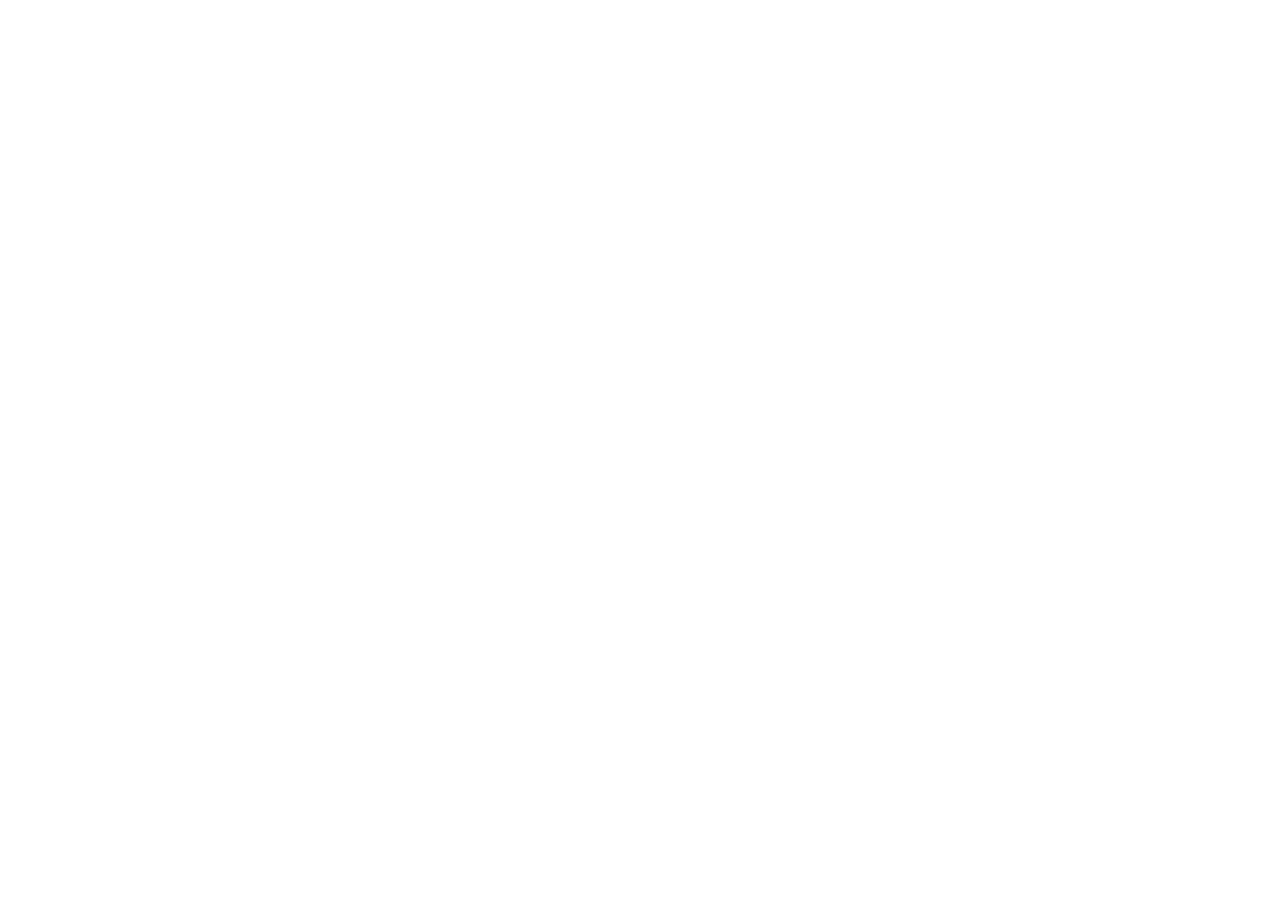
==== index.html @ 7f763eee "Imprint: add VAT ID" ====
<!DOCTYPE html>
<html lang="de">
<head>
  <meta charset="UTF-8" />
  <meta name="viewport" content="width=device-width, initial-scale=1.0" />
  <meta name="description" content="Moritz Hofmann, E-Commerce Manager aus Münster. Ich baue und betreibe Onlineshops für Händler, Hersteller und Creator, bezahlt über einen Anteil am Onlineumsatz." />
  <title>Moritz Hofmann</title>
  <link rel="preconnect" href="https://fonts.googleapis.com" />
  <link rel="preconnect" href="https://fonts.gstatic.com" crossorigin />
  <link href="https://fonts.googleapis.com/css2?family=Cormorant+Garamond:wght@400;500&family=DM+Sans:wght@300;400;500&display=swap" rel="stylesheet" />
  <link rel="stylesheet" href="style.css" />
  <script>
    (function () {
      var h = window.location.hostname;
      if (h !== 'hofmannmoritz.com' && h !== 'localhost' && h.indexOf('github.io') === -1) {
        window.location.replace('https://hofmannmoritz.com' + window.location.pathname);
      }
    })();
  </script>
</head>
<body>
  <main>

    <header>
      <img src="assets/moritz.jpg" alt="Moritz Hofmann" class="profile-photo" />
      <div class="header-text">
        <h1>Moritz Hofmann</h1>
        <p class="tagline">E-Commerce Manager &mdash; Münster</p>
        <p class="header-phone"><a href="tel:+491755508362">0175 5508362</a> <span class="phone-hint">Anruf oder SMS</span></p>
      </div>
    </header>

    <section class="offer">
      <h2>Was ich anbiete</h2>
      <p>Ich baue und betreibe Ihren Onlineshop auf meine Kosten. Sie behalten Ware, Versand und den Kontakt zu Ihren Kunden und stellen das Werbebudget, das ich für Sie steuere. Ich kümmere mich um Shop, Google Shopping, Zahlungsabwicklung und Technik und bekomme dafür einen Anteil am Onlineumsatz, den wir vorher festlegen. Ohne Umsatz zahlen Sie mir nichts.</p>
      <p>Das passt für Händler oder Hersteller mit Stammkunden und ohne Shop, und für Creator, die heute per Direktnachricht verkaufen.</p>
    </section>

    <section class="steps">
      <h2>So läuft es</h2>
      <ol>
        <li><span class="step-title">Gespräch.</span> 20 Minuten am Telefon oder bei Ihnen vor Ort. Wir klären Sortiment, Versand und was Sie sich vom Onlineverkauf erwarten.</li>
        <li><span class="step-title">Test mit Ihren Kunden.</span> Ein kleines Angebot an Ihre bestehenden Kunden, per Mail, Aushang oder Social Media. Wir zählen, wer online bestellt.</li>
        <li><span class="step-title">Der Shop.</span> Erst wenn der Test zeigt, dass gekauft wird, baue ich den vollen Shop und schalte Google Shopping.</li>
      </ol>
    </section>

    <section class="about">
      <h2>Über mich</h2>
      <p>Ich betreibe seit 2008 Onlineshops, erst meinen eigenen, heute einen für meinen Arbeitgeber. Ich kenne die ganze Kette von Produktdaten und Google Shopping bis Zahlung, Versandlabel und Buchhaltung, und das meiste davon erledige ich mit Software, die ich selbst schreibe.</p>
    </section>

    <section class="projects">
      <h2>Bisher</h2>
      <ul>
        <li>
          <span class="project-name">gold4sms.de</span>
          <span class="project-desc">Mein eigener Shop für Gamecards und Gutscheincodes, 2008 bis 2018. Über 80.000 Kunden, 1,5 Mio. Euro Umsatz im besten Jahr, 2018 verkauft.</span>
        </li>
      </ul>
      <figure class="shot">
        <img src="assets/gold4sms-2016.jpg" alt="Startseite von gold4sms.de im Mai 2016" loading="lazy" width="1280" height="800" />
        <figcaption>gold4sms.de, Mai 2016</figcaption>
      </figure>
      <ul>
        <li>
          <a class="project-link" href="https://www.farmula.de" target="_blank" rel="noopener">farmula.de</a>
          <span class="project-desc">Seit 2026 betreue ich diesen WooCommerce-Shop als Angestellter der Farmula GmbH: Sortiment, Google Ads, B2B-Preise, Bestandsabgleich und Bestellabwicklung.</span>
        </li>
      </ul>
      <figure class="shot">
        <img src="assets/farmula-2026.jpg" alt="Startseite von farmula.de im September 2026" loading="lazy" width="1280" height="800" />
        <figcaption>farmula.de, September 2026</figcaption>
      </figure>
      <ul>
        <li>
          <a class="project-link" href="https://www.fastpal.com" target="_blank" rel="noopener">fastpal.com</a>
          <span class="project-desc">Support für Teams, die mit Claude Code arbeiten, in einer gemeinsamen Session.</span>
        </li>
      </ul>
      <p class="project-note">Frühere Experimente: <a href="https://www.wallet2play.de" target="_blank" rel="noopener">wallet2play.de</a>, <a href="https://www.startupdiary.ai" target="_blank" rel="noopener">startupdiary.ai</a>.</p>
    </section>

    <section class="contact">
      <h2>Kontakt</h2>
      <ul>
        <li><a href="tel:+491755508362">0175 5508362</a> <span class="phone-hint">Anruf oder SMS</span></li>
        <li><a href="&#109;&#97;&#105;&#108;&#116;&#111;&#58;&#109;&#101;&#64;&#104;&#111;&#102;&#109;&#97;&#110;&#110;&#109;&#111;&#114;&#105;&#116;&#122;&#46;&#99;&#111;&#109;">&#109;&#101;&#64;&#104;&#111;&#102;&#109;&#97;&#110;&#110;&#109;&#111;&#114;&#105;&#116;&#122;&#46;&#99;&#111;&#109;</a></li>
        <li><a href="https://www.linkedin.com/in/moritzhofmann/" target="_blank" rel="noopener">LinkedIn</a></li>
      </ul>
    </section>

  </main>

  <section class="imprint">
    <h2>Impressum</h2>
    <p>Angaben gemäß § 5 DDG:</p>
    <p>Hofmann GmbH<br />Regerstr. 1<br />48301 Nottuln</p>
    <p>Geschäftsführer: Moritz Hofmann<br />Registergericht: Amtsgericht Coesfeld, HRB 18001<br />USt-IdNr.: DE303275460</p>
    <p>Telefon: 0175 5508362<br />E-Mail: <a href="&#109;&#97;&#105;&#108;&#116;&#111;&#58;&#109;&#101;&#64;&#104;&#111;&#102;&#109;&#97;&#110;&#110;&#109;&#111;&#114;&#105;&#116;&#122;&#46;&#99;&#111;&#109;">&#109;&#101;&#64;&#104;&#111;&#102;&#109;&#97;&#110;&#110;&#109;&#111;&#114;&#105;&#116;&#122;&#46;&#99;&#111;&#109;</a></p>
    <p class="copyright">&copy; 2026 Hofmann GmbH</p>
  </section>
</body>
</html>
---- style.css ----
*, *::before, *::after {
  box-sizing: border-box;
  margin: 0;
  padding: 0;
}

:root {
  --bg: #ffffff;
  --text: #1a1a1a;
  --muted: #666666;
  --border: #e0e0e0;
  --accent: #1a1a1a;
}

html {
  font-size: 19.5px;
}

body {
  background-color: var(--bg);
  color: var(--text);
  font-family: 'DM Sans', 'Segoe UI', system-ui, sans-serif;
  font-weight: 400;
  line-height: 1.7;
  -webkit-font-smoothing: antialiased;
  -moz-osx-font-smoothing: grayscale;
}

/* ─── Layout ──────────────────────────────────────────────────── */

main {
  max-width: 580px;
  margin: 0 auto;
  padding: 88px 28px 6px;
  position: relative;
  z-index: 1;
}

header {
  position: relative;
  z-index: 1;
}


/* ─── Header ──────────────────────────────────────────────────── */

header {
  margin-bottom: 52px;
  animation: fadeUp 0.5s ease both;
  display: flex;
  align-items: center;
  gap: 28px;
}

.profile-photo {
  width: 160px;
  height: 160px;
  border-radius: 50%;
  object-fit: cover;
  object-position: center top;
  flex-shrink: 0;
}

.header-text {
  display: flex;
  flex-direction: column;
}

h1 {
  font-family: 'Cormorant Garamond', 'Georgia', serif;
  font-weight: 400;
  font-size: 2.6rem;
  line-height: 1.1;
  letter-spacing: -0.015em;
  color: var(--text);
  margin-bottom: 10px;
}

.tagline {
  font-size: 0.875rem;
  color: var(--muted);
  letter-spacing: 0.025em;
  font-weight: 400;
}

/* ─── Sections ────────────────────────────────────────────────── */

section {
  margin-bottom: 52px;
  animation: fadeUp 0.5s ease both;
}

section:nth-child(2) { animation-delay: 0.08s; }
section:nth-child(3) { animation-delay: 0.16s; }
section:nth-child(4) { animation-delay: 0.24s; }
section:nth-child(5) { animation-delay: 0.32s; }
section:nth-child(6) { animation-delay: 0.40s; }

h2 {
  font-family: 'DM Sans', system-ui, sans-serif;
  font-size: 0.65rem;
  font-weight: 500;
  text-transform: uppercase;
  letter-spacing: 0.14em;
  color: var(--muted);
  margin-bottom: 22px;
}

/* ─── About ───────────────────────────────────────────────────── */

.about p {
  font-size: 1.05rem;
  line-height: 1.8;
  color: var(--text);
  max-width: 460px;
  margin-bottom: 12px;
}

.about p:last-child {
  margin-bottom: 0;
}

.about a {
  color: var(--text);
  text-decoration: underline;
  text-underline-offset: 3px;
}

/* ─── Offer ───────────────────────────────────────────────────── */

.offer p {
  font-size: 1.05rem;
  line-height: 1.8;
  color: var(--text);
  max-width: 460px;
  margin-bottom: 12px;
}

.offer p:last-child {
  margin-bottom: 0;
}

.project-note {
  margin-top: 14px;
  font-size: 0.82rem;
  color: var(--muted);
}

.project-note a {
  color: var(--muted);
  text-decoration: underline;
  text-underline-offset: 3px;
}

/* ─── Projects ────────────────────────────────────────────────── */

.projects ul {
  list-style: none;
}

.projects li {
  display: flex;
  align-items: baseline;
  gap: 14px;
  padding: 14px 0;
  border-bottom: 1px solid var(--border);
}

.projects li:first-child {
  border-top: 1px solid var(--border);
}

.project-link,
.project-name {
  font-size: 0.95rem;
  font-weight: 500;
  color: var(--text);
  text-decoration: none;
  white-space: nowrap;
  flex-shrink: 0;
}

.project-link {
  border-bottom: 1px solid transparent;
  transition: border-color 0.2s ease, color 0.2s ease;
}

.project-link:hover {
  border-bottom-color: var(--text);
}

.project-desc {
  font-size: 0.875rem;
  color: var(--muted);
  line-height: 1.5;
}

.wip {
  display: inline-block;
  font-size: 0.68rem;
  font-weight: 500;
  letter-spacing: 0.06em;
  text-transform: uppercase;
  color: var(--muted);
  border: 1px solid var(--border);
  padding: 2px 8px;
  border-radius: 20px;
  margin-left: 6px;
  vertical-align: middle;
  white-space: nowrap;
}


/* ─── Header phone ────────────────────────────────────────────── */

.header-phone {
  margin-top: 8px;
  font-size: 0.875rem;
}

.header-phone a {
  color: var(--text);
  text-decoration: none;
  border-bottom: 1px solid var(--border);
}

/* ─── Phone hint ─────────────────────────────────────────────── */

.phone-hint {
  margin-left: 8px;
  font-size: 0.75rem;
  color: var(--muted);
}

/* ─── Steps ───────────────────────────────────────────────────── */

.steps ol {
  list-style: none;
  counter-reset: step;
}

.steps li {
  counter-increment: step;
  position: relative;
  padding: 12px 0 12px 40px;
  border-bottom: 1px solid var(--border);
  font-size: 0.95rem;
  line-height: 1.6;
  color: var(--text);
}

.steps li:first-child {
  border-top: 1px solid var(--border);
}

.steps li::before {
  content: counter(step);
  position: absolute;
  left: 0;
  top: 12px;
  font-family: 'Cormorant Garamond', 'Georgia', serif;
  font-size: 1.4rem;
  line-height: 1.1;
  color: var(--muted);
}

.step-title {
  font-weight: 500;
}

/* ─── Screenshots ─────────────────────────────────────────────── */

.shot {
  margin: 14px 0 22px;
}

.shot img {
  display: block;
  width: 100%;
  height: auto;
  border: 1px solid var(--border);
  border-radius: 4px;
}

.shot figcaption {
  margin-top: 6px;
  font-size: 0.72rem;
  color: var(--muted);
  letter-spacing: 0.02em;
}

.projects ul + ul {
  margin-top: 0;
}

/* ─── Contact ─────────────────────────────────────────────────── */

.contact {
  margin-bottom: 6px;
}

.contact ul {
  list-style: none;
}

.contact li {
  padding: 12px 0;
  border-bottom: 1px solid var(--border);
}

.contact li:first-child {
  border-top: 1px solid var(--border);
}

.contact li:last-child {
  border-bottom: none;
}

.contact a {
  font-size: 0.95rem;
  color: var(--text);
  text-decoration: none;
  border-bottom: 1px solid transparent;
  transition: border-color 0.2s ease;
}

.contact a:hover {
  border-bottom-color: var(--text);
}

/* ─── Imprint ─────────────────────────────────────────────────── */

.imprint {
  max-width: 580px;
  margin: 0 auto;
  padding: 0 28px 72px;
  border-top: 1px solid var(--border);
  position: relative;
  z-index: 1;
}

.imprint h2 {
  margin-bottom: 16px;
  padding-top: 40px;
}

.imprint p {
  font-size: 0.82rem;
  color: var(--muted);
  line-height: 1.7;
  margin-bottom: 8px;
}

.imprint p:last-child {
  margin-bottom: 0;
}

.imprint a {
  color: var(--muted);
  text-decoration: underline;
  text-underline-offset: 3px;
}

/* ─── Lang switch ─────────────────────────────────────────────── */

.lang-switch {
  margin-top: 8px;
  display: flex;
  align-items: center;
  gap: 0;
}

.lang-switch::before {
  content: '🌐';
  font-size: 0.75rem;
  margin-right: 8px;
  opacity: 0.6;
}

.lang-switch a {
  font-size: 0.72rem;
  color: var(--muted);
  text-decoration: none;
  letter-spacing: 0.04em;
  border-bottom: 1px solid transparent;
  transition: border-color 0.2s ease;
  margin-right: 14px;
}

.lang-switch a:hover {
  border-bottom-color: var(--muted);
}

/* ─── Copyright ───────────────────────────────────────────────── */

.copyright {
  margin-top: 16px;
  font-size: 0.78rem;
  color: var(--muted);
}

/* ─── Animation ───────────────────────────────────────────────── */

@keyframes fadeUp {
  from {
    opacity: 0;
    transform: translateY(10px);
  }
  to {
    opacity: 1;
    transform: translateY(0);
  }
}

/* ─── Responsive ──────────────────────────────────────────────── */

@media (max-width: 480px) {
  h1 {
    font-size: 2.1rem;
  }

  main {
    padding: 64px 22px 52px;
  }

  footer {
    padding: 0 22px 52px;
  }

  .projects li {
    flex-direction: column;
    gap: 4px;
  }
}
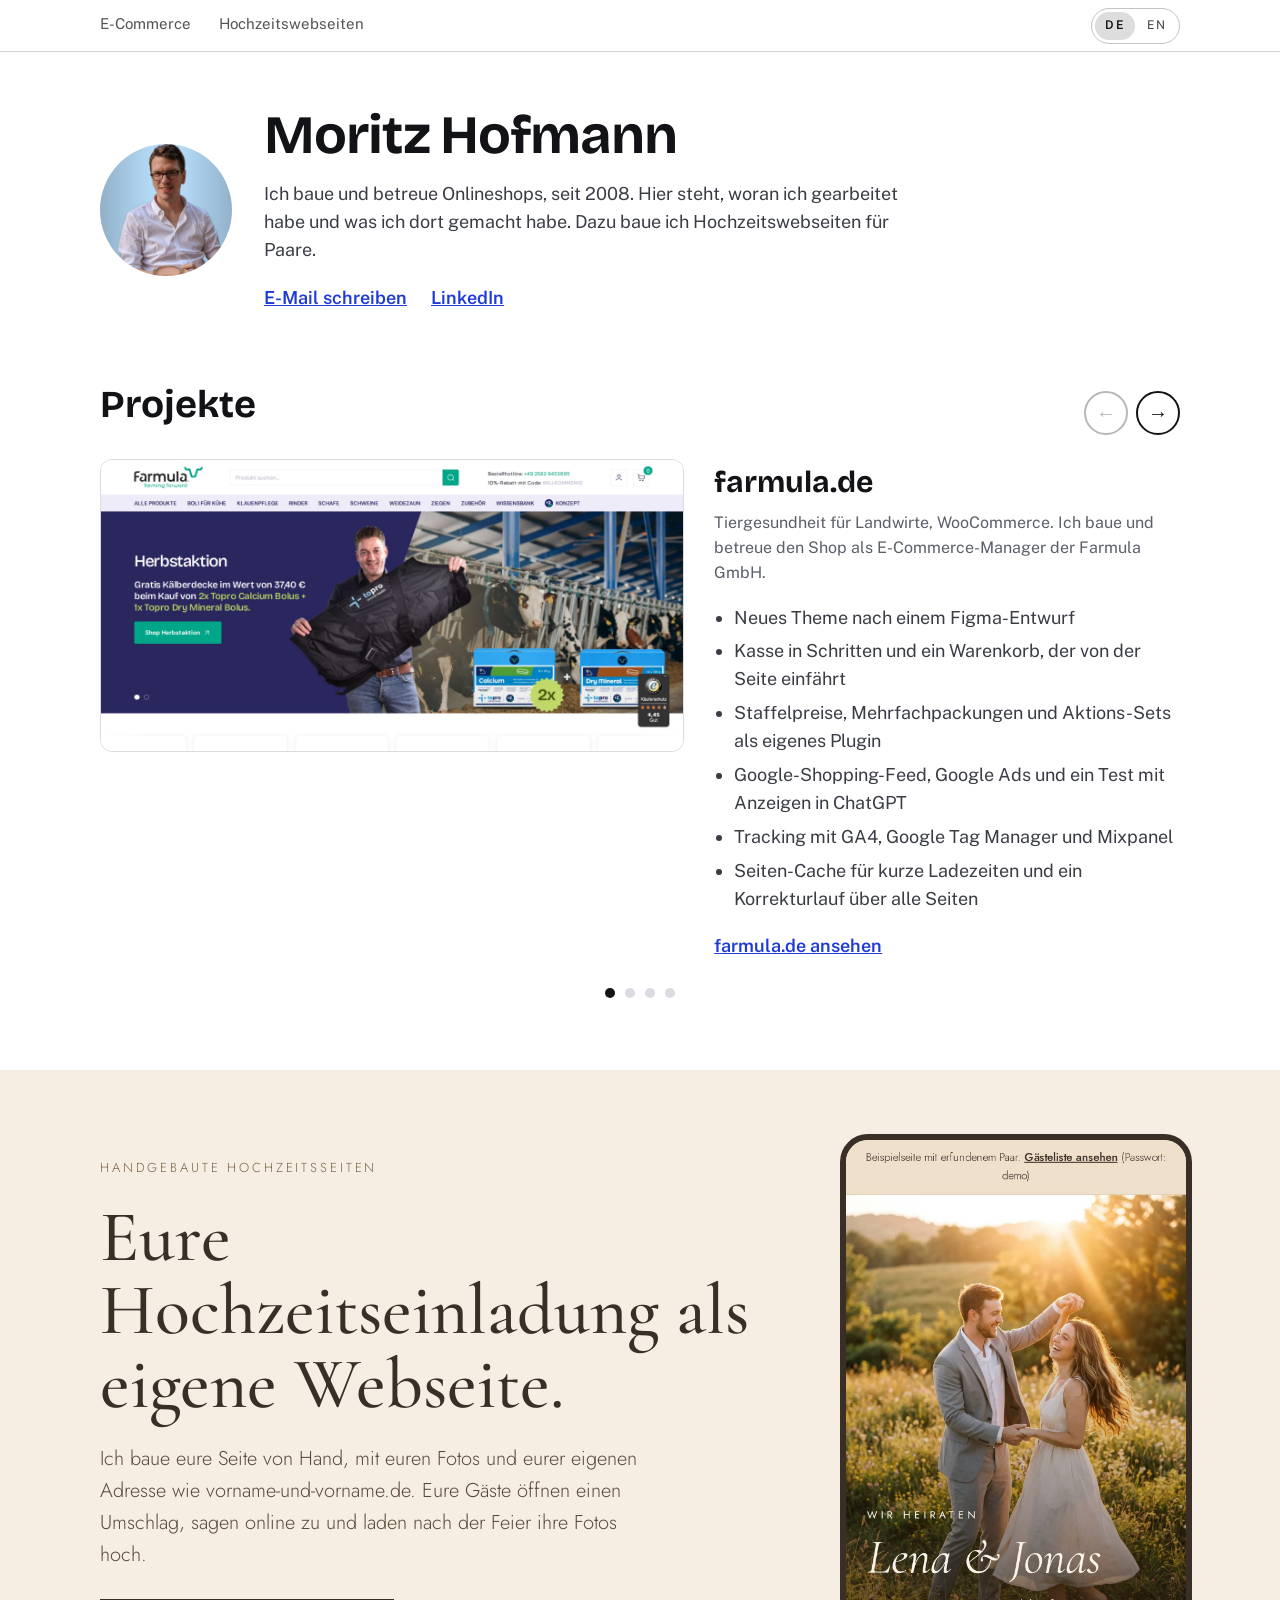
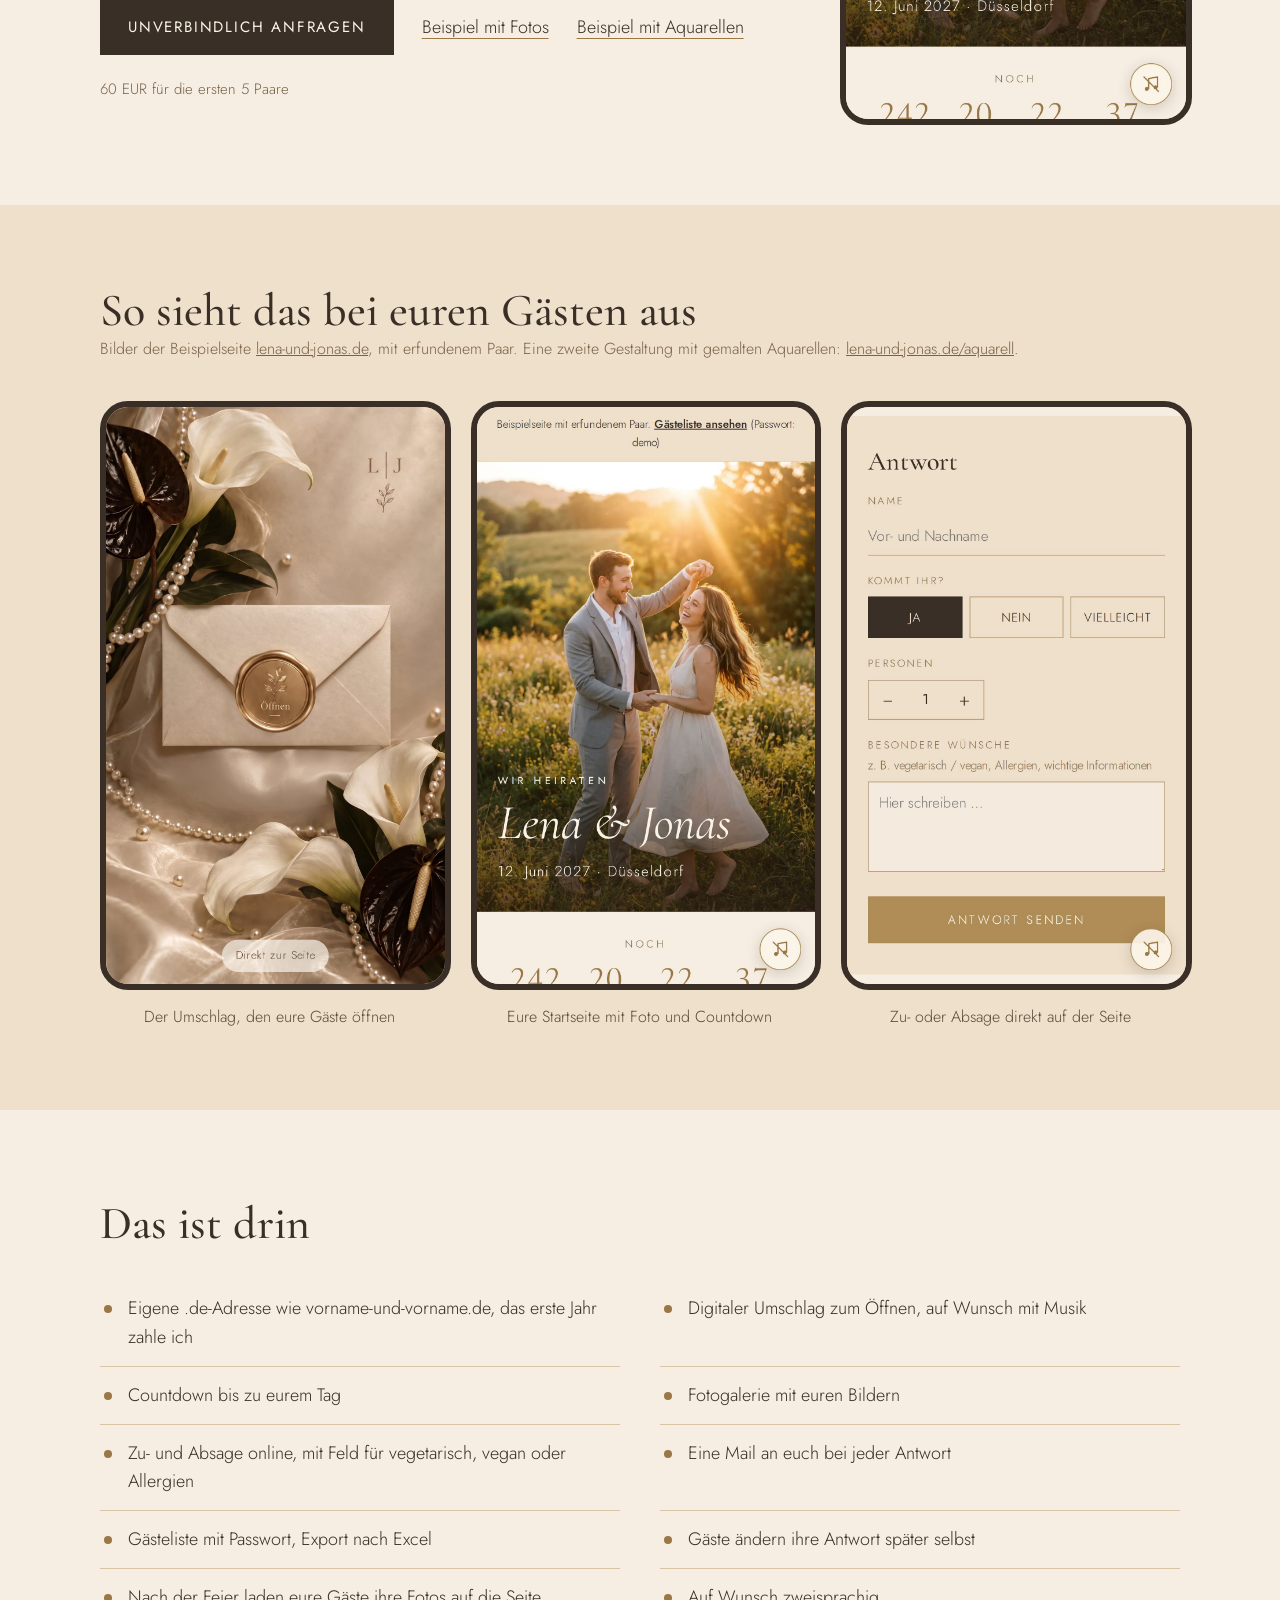
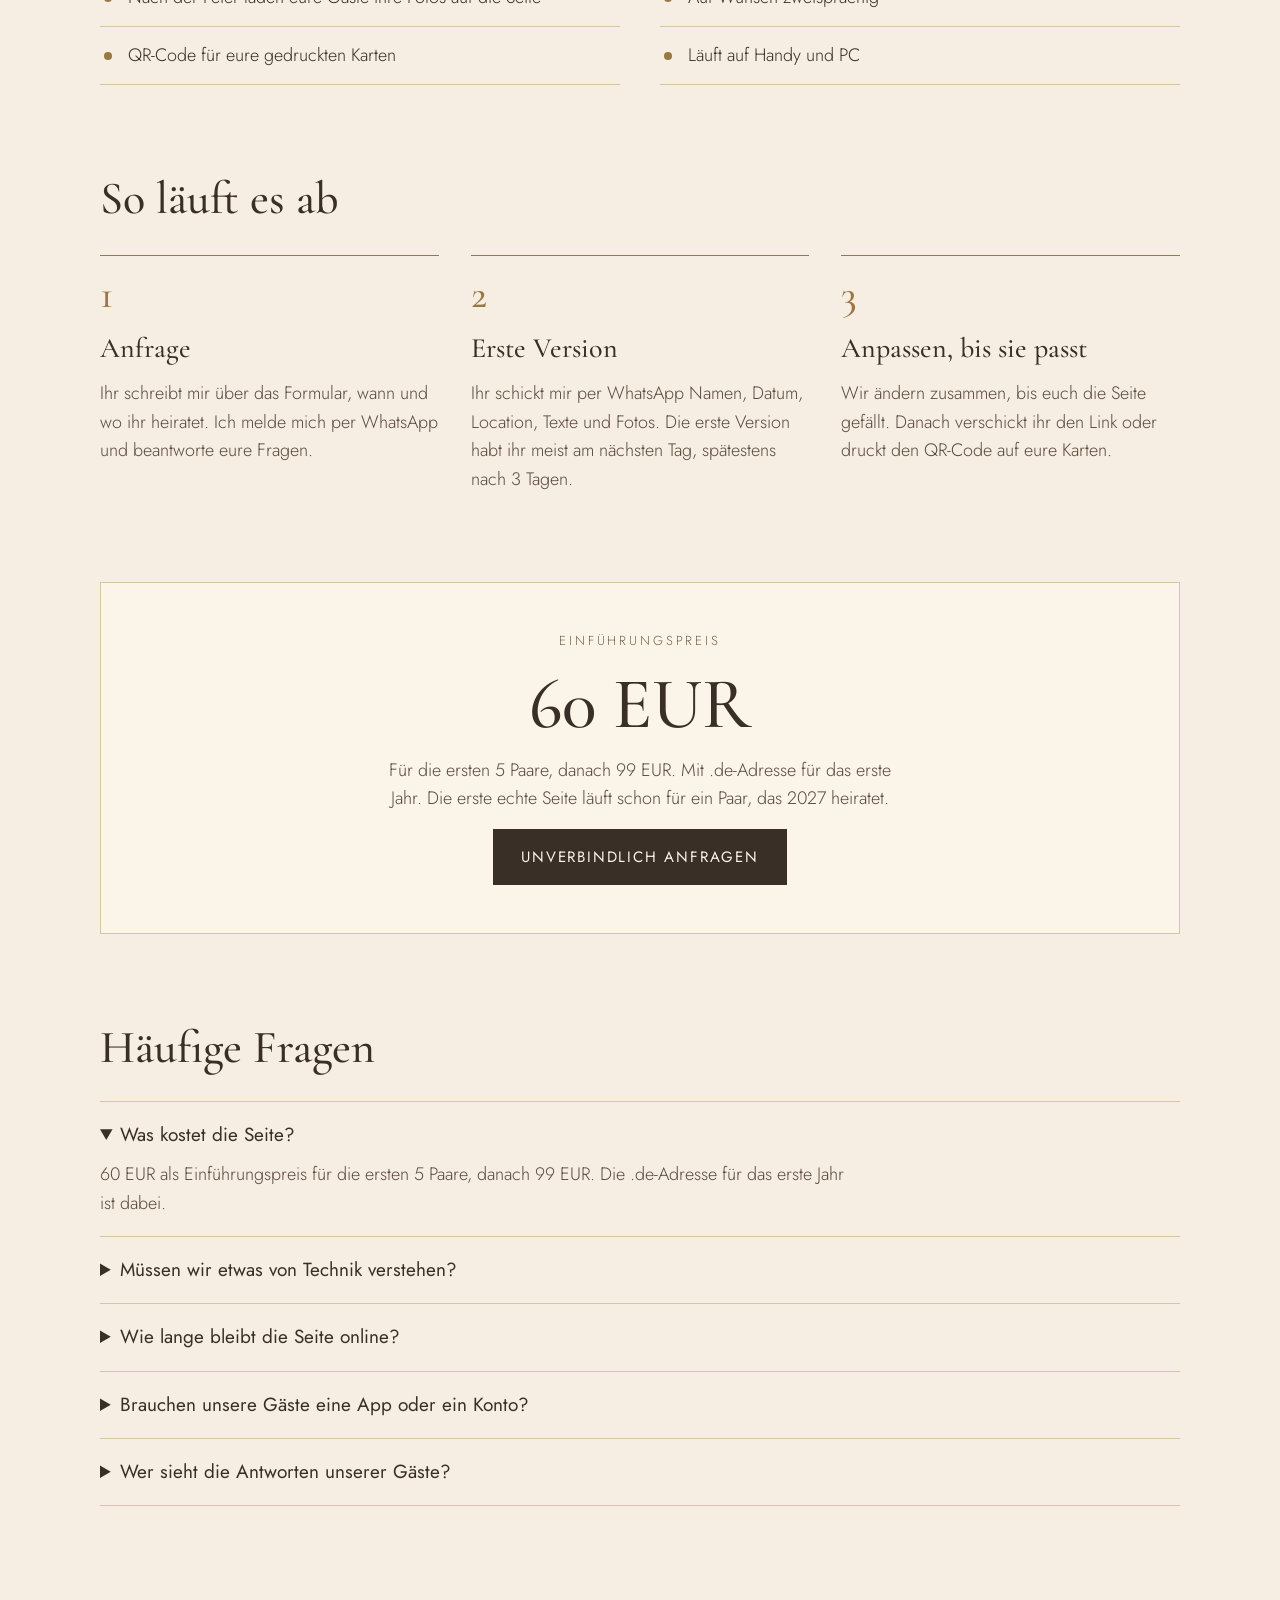
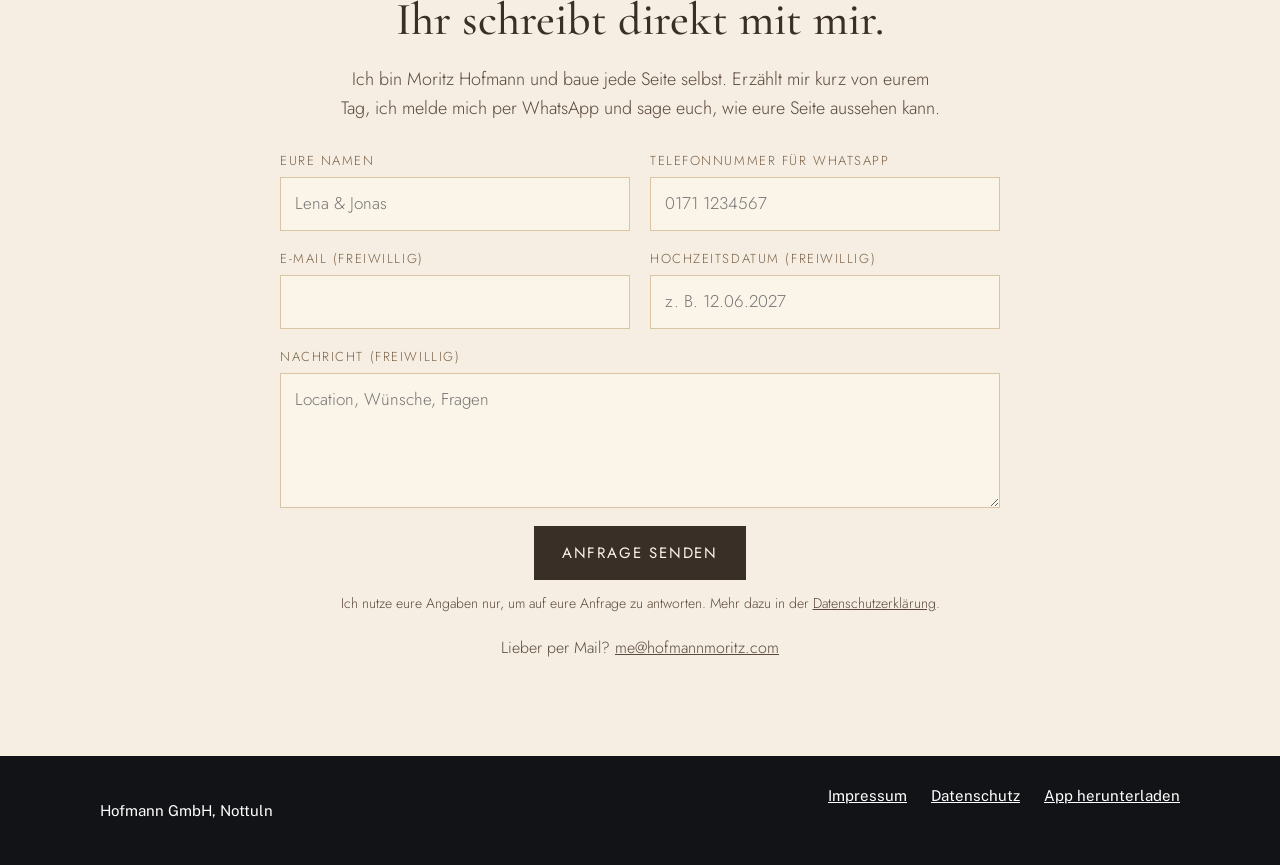
==== commit d77f930b: "One-pager: e-commerce portfolio carousel and the wedding section from fastpal.com, DE + EN" ====
--- a/index.html
+++ b/index.html
@@ -1,104 +1,248 @@
 <!DOCTYPE html>
 <html lang="de">
 <head>
-  <meta charset="UTF-8" />
-  <meta name="viewport" content="width=device-width, initial-scale=1.0" />
-  <meta name="description" content="Moritz Hofmann, E-Commerce Manager aus Münster. Ich baue und betreibe Onlineshops für Händler, Hersteller und Creator, bezahlt über einen Anteil am Onlineumsatz." />
-  <title>Moritz Hofmann</title>
-  <link rel="preconnect" href="https://fonts.googleapis.com" />
-  <link rel="preconnect" href="https://fonts.gstatic.com" crossorigin />
-  <link href="https://fonts.googleapis.com/css2?family=Cormorant+Garamond:wght@400;500&family=DM+Sans:wght@300;400;500&display=swap" rel="stylesheet" />
-  <link rel="stylesheet" href="style.css" />
-  <script>
-    (function () {
-      var h = window.location.hostname;
-      if (h !== 'hofmannmoritz.com' && h !== 'localhost' && h.indexOf('github.io') === -1) {
-        window.location.replace('https://hofmannmoritz.com' + window.location.pathname);
-      }
-    })();
-  </script>
+<meta charset="UTF-8">
+<meta name="viewport" content="width=device-width, initial-scale=1">
+<title>Moritz Hofmann: Onlineshops und Hochzeitswebseiten</title>
+<meta name="description" content="Moritz Hofmann aus Münster. Onlineshops seit 2008: farmula.de, topro.nl, gold4sms.de. Dazu handgebaute Hochzeitswebseiten.">
+<meta property="og:title" content="Moritz Hofmann: Onlineshops und Hochzeitswebseiten">
+<meta property="og:description" content="Moritz Hofmann aus Münster. Onlineshops seit 2008: farmula.de, topro.nl, gold4sms.de. Dazu handgebaute Hochzeitswebseiten.">
+<meta property="og:type" content="website">
+<meta property="og:locale" content="de_DE">
+<meta property="og:image" content="https://hofmannmoritz.com/assets/farmula.jpg">
+<link rel="alternate" hreflang="de" href="https://hofmannmoritz.com/">
+<link rel="alternate" hreflang="en" href="https://hofmannmoritz.com/en/">
+<link rel="icon" href="data:,">
+<link rel="stylesheet" href="assets/fonts.css">
+<link rel="stylesheet" href="assets/tabs.css">
+<link rel="stylesheet" href="assets/hochzeit.css">
+<link rel="stylesheet" href="assets/site.css">
+<script defer src="assets/site.js"></script>
 </head>
 <body>
-  <main>
+<nav class="st-tabs pf-nav" aria-label="Bereiche">
+<div class="st-zeile">
+<ul><li><a href="#projekte">E-Commerce</a></li><li><a href="#hochzeit">Hochzeitswebseiten</a></li></ul>
+<div class="st-sprachwahl" role="group" aria-label="Sprache">
+<a href="./" hreflang="de" lang="de" aria-current="true">DE</a>
+<a href="en/" hreflang="en" lang="en">EN</a>
+</div>
+</div>
+</nav>
+<div class="pf-root">
+<header class="pf-wrap pf-hero">
+<img class="pf-foto" src="assets/moritz.jpg" alt="Moritz Hofmann" width="612" height="612">
+<div class="pf-hero-text">
+<h1>Moritz Hofmann</h1>
+<p class="pf-lead">Ich baue und betreue Onlineshops, seit 2008. Hier steht, woran ich gearbeitet habe und was ich dort gemacht habe. Dazu baue ich Hochzeitswebseiten für Paare.</p>
+<p class="pf-kontakt"><a data-mail data-mail-label>E-Mail schreiben</a><a href="https://www.linkedin.com/in/moritzhofmann/" target="_blank" rel="noopener">LinkedIn</a></p>
+</div>
+</header>
+<section class="pf-wrap pf-projekte" id="projekte" aria-labelledby="projekte-titel">
+<div data-karussell aria-roledescription="carousel" aria-label="Projekte">
+<div class="pf-kopf">
+<h2 id="projekte-titel">Projekte</h2>
+<div class="pf-pfeile">
+<button type="button" class="pf-zurueck" aria-label="Vorheriges Projekt">←</button>
+<button type="button" class="pf-weiter" aria-label="Nächstes Projekt">→</button>
+</div>
+</div>
+<div class="pf-spur" tabindex="0">
+<article class="pf-projekt" aria-roledescription="slide" aria-label="Projekt 1 / 4">
+<figure class="pf-bild"><img src="assets/farmula.jpg" alt="Startseite von farmula.de mit der Herbstaktion für Kälberdecken" width="1280" height="640"></figure>
+<div>
+<h3>farmula.de</h3>
+<p class="pf-art">Tiergesundheit für Landwirte, WooCommerce. Ich baue und betreue den Shop als E-Commerce-Manager der Farmula GmbH.</p>
+<ul><li>Neues Theme nach einem Figma-Entwurf</li><li>Kasse in Schritten und ein Warenkorb, der von der Seite einfährt</li><li>Staffelpreise, Mehrfachpackungen und Aktions-Sets als eigenes Plugin</li><li>Google-Shopping-Feed, Google Ads und ein Test mit Anzeigen in ChatGPT</li><li>Tracking mit GA4, Google Tag Manager und Mixpanel</li><li>Seiten-Cache für kurze Ladezeiten und ein Korrekturlauf über alle Seiten</li></ul>
+<p class="pf-links"><a href="https://www.farmula.de" target="_blank" rel="noopener">farmula.de ansehen</a></p>
+</div>
+</article>
+<article class="pf-projekt" aria-roledescription="slide" aria-label="Projekt 2 / 4">
+<figure class="pf-bild"><img src="assets/topro.jpg" alt="Startseite von topro.nl mit der Herbstaktion" width="1280" height="640" loading="lazy"></figure>
+<div>
+<h3>topro.nl</h3>
+<p class="pf-art">Der niederländische Shop der Farmula B.V., WooCommerce.</p>
+<ul><li>Neu gestaltet, live seit Oktober 2026</li><li>Umzug auf einen eigenen Server</li><li>Neue Produkte und Unterkategorien, ohne dass sich Produkt-Adressen ändern (die QR-Codes in den Broschüren funktionieren weiter)</li><li>Preise ohne Mehrwertsteuer für Geschäftskunden</li><li>GA4 mit Kauf-Tracking vom Server und Spamschutz im Kontaktformular</li></ul>
+<p class="pf-links"><a href="https://www.topro.nl" target="_blank" rel="noopener">topro.nl ansehen</a></p>
+</div>
+</article>
+<article class="pf-projekt" aria-roledescription="slide" aria-label="Projekt 3 / 4">
+<figure class="pf-bild"><img src="assets/gold4sms-2016.jpg" alt="Startseite von gold4sms.de im Mai 2016" width="1280" height="800" loading="lazy"><figcaption>gold4sms.de im Mai 2016, Design von 2011</figcaption></figure>
+<div>
+<h3>gold4sms.de</h3>
+<p class="pf-art">Mein eigener Shop für Gamecards und Gutscheincodes, 2008 bis 2018.</p>
+<ul><li>Aufgebaut und zehn Jahre selbst betrieben</li><li>Über 80.000 Kunden</li><li>1,2 Mio. Euro Jahresumsatz</li><li>2018 verkauft</li></ul>
 
-    <header>
-      <img src="assets/moritz.jpg" alt="Moritz Hofmann" class="profile-photo" />
-      <div class="header-text">
-        <h1>Moritz Hofmann</h1>
-        <p class="tagline">E-Commerce Manager &mdash; Münster</p>
-        <p class="header-phone"><a href="tel:+491755508362">0175 5508362</a> <span class="phone-hint">Anruf oder SMS</span></p>
-      </div>
-    </header>
-
-    <section class="offer">
-      <h2>Was ich anbiete</h2>
-      <p>Ich baue und betreibe Ihren Onlineshop auf meine Kosten. Sie behalten Ware, Versand und den Kontakt zu Ihren Kunden und stellen das Werbebudget, das ich für Sie steuere. Ich kümmere mich um Shop, Google Shopping, Zahlungsabwicklung und Technik und bekomme dafür einen Anteil am Onlineumsatz, den wir vorher festlegen. Ohne Umsatz zahlen Sie mir nichts.</p>
-      <p>Das passt für Händler oder Hersteller mit Stammkunden und ohne Shop, und für Creator, die heute per Direktnachricht verkaufen.</p>
-    </section>
-
-    <section class="steps">
-      <h2>So läuft es</h2>
-      <ol>
-        <li><span class="step-title">Gespräch.</span> 20 Minuten am Telefon oder bei Ihnen vor Ort. Wir klären Sortiment, Versand und was Sie sich vom Onlineverkauf erwarten.</li>
-        <li><span class="step-title">Test mit Ihren Kunden.</span> Ein kleines Angebot an Ihre bestehenden Kunden, per Mail, Aushang oder Social Media. Wir zählen, wer online bestellt.</li>
-        <li><span class="step-title">Der Shop.</span> Erst wenn der Test zeigt, dass gekauft wird, baue ich den vollen Shop und schalte Google Shopping.</li>
-      </ol>
-    </section>
-
-    <section class="about">
-      <h2>Über mich</h2>
-      <p>Ich betreibe seit 2008 Onlineshops, erst meinen eigenen, heute einen für meinen Arbeitgeber. Ich kenne die ganze Kette von Produktdaten und Google Shopping bis Zahlung, Versandlabel und Buchhaltung, und das meiste davon erledige ich mit Software, die ich selbst schreibe.</p>
-    </section>
-
-    <section class="projects">
-      <h2>Bisher</h2>
-      <ul>
-        <li>
-          <span class="project-name">gold4sms.de</span>
-          <span class="project-desc">Mein eigener Shop für Gamecards und Gutscheincodes, 2008 bis 2018. Über 80.000 Kunden, 1,5 Mio. Euro Umsatz im besten Jahr, 2018 verkauft.</span>
-        </li>
-      </ul>
-      <figure class="shot">
-        <img src="assets/gold4sms-2016.jpg" alt="Startseite von gold4sms.de im Mai 2016" loading="lazy" width="1280" height="800" />
-        <figcaption>gold4sms.de, Mai 2016</figcaption>
-      </figure>
-      <ul>
-        <li>
-          <a class="project-link" href="https://www.farmula.de" target="_blank" rel="noopener">farmula.de</a>
-          <span class="project-desc">Seit 2026 betreue ich diesen WooCommerce-Shop als Angestellter der Farmula GmbH: Sortiment, Google Ads, B2B-Preise, Bestandsabgleich und Bestellabwicklung.</span>
-        </li>
-      </ul>
-      <figure class="shot">
-        <img src="assets/farmula-2026.jpg" alt="Startseite von farmula.de im September 2026" loading="lazy" width="1280" height="800" />
-        <figcaption>farmula.de, September 2026</figcaption>
-      </figure>
-      <ul>
-        <li>
-          <a class="project-link" href="https://www.fastpal.com" target="_blank" rel="noopener">fastpal.com</a>
-          <span class="project-desc">Support für Teams, die mit Claude Code arbeiten, in einer gemeinsamen Session.</span>
-        </li>
-      </ul>
-      <p class="project-note">Frühere Experimente: <a href="https://www.wallet2play.de" target="_blank" rel="noopener">wallet2play.de</a>, <a href="https://www.startupdiary.ai" target="_blank" rel="noopener">startupdiary.ai</a>.</p>
-    </section>
-
-    <section class="contact">
-      <h2>Kontakt</h2>
-      <ul>
-        <li><a href="tel:+491755508362">0175 5508362</a> <span class="phone-hint">Anruf oder SMS</span></li>
-        <li><a href="&#109;&#97;&#105;&#108;&#116;&#111;&#58;&#109;&#101;&#64;&#104;&#111;&#102;&#109;&#97;&#110;&#110;&#109;&#111;&#114;&#105;&#116;&#122;&#46;&#99;&#111;&#109;">&#109;&#101;&#64;&#104;&#111;&#102;&#109;&#97;&#110;&#110;&#109;&#111;&#114;&#105;&#116;&#122;&#46;&#99;&#111;&#109;</a></li>
-        <li><a href="https://www.linkedin.com/in/moritzhofmann/" target="_blank" rel="noopener">LinkedIn</a></li>
-      </ul>
-    </section>
-
-  </main>
-
-  <section class="imprint">
-    <h2>Impressum</h2>
-    <p>Angaben gemäß § 5 DDG:</p>
-    <p>Hofmann GmbH<br />Regerstr. 1<br />48301 Nottuln</p>
-    <p>Geschäftsführer: Moritz Hofmann<br />Registergericht: Amtsgericht Coesfeld, HRB 18001<br />USt-IdNr.: DE303275460</p>
-    <p>Telefon: 0175 5508362<br />E-Mail: <a href="&#109;&#97;&#105;&#108;&#116;&#111;&#58;&#109;&#101;&#64;&#104;&#111;&#102;&#109;&#97;&#110;&#110;&#109;&#111;&#114;&#105;&#116;&#122;&#46;&#99;&#111;&#109;">&#109;&#101;&#64;&#104;&#111;&#102;&#109;&#97;&#110;&#110;&#109;&#111;&#114;&#105;&#116;&#122;&#46;&#99;&#111;&#109;</a></p>
-    <p class="copyright">&copy; 2026 Hofmann GmbH</p>
-  </section>
+</div>
+</article>
+<article class="pf-projekt" aria-roledescription="slide" aria-label="Projekt 4 / 4">
+<figure class="pf-bild"><img src="assets/hochzeitsseite.jpg" alt="Der Umschlag der Beispielseite lena-und-jonas.de mit Wachssiegel, Calla und Perlen" width="1280" height="640" loading="lazy"><figcaption>Die Beispielseite lena-und-jonas.de, mit erfundenem Paar</figcaption></figure>
+<div>
+<h3>Hochzeitswebseiten</h3>
+<p class="pf-art">Einladungsseiten für Paare, von Hand gebaut, mit eigener .de-Adresse.</p>
+<ul><li>Digitaler Umschlag, Zu- und Absage online, Gästeliste mit Export</li><li>Nach der Feier laden die Gäste ihre Fotos hoch</li><li>Zwei Gestaltungen: mit Fotos oder mit gemalten Aquarellen</li><li>Die ersten Seiten laufen für echte Paare</li></ul>
+<p class="pf-links"><a href="https://lena-und-jonas.de" target="_blank" rel="noopener">Beispiel ansehen</a><a href="#hochzeit">Angebot weiter unten</a></p>
+</div>
+</article>
+</div>
+<div class="pf-punkte"><button type="button" aria-label="Projekt 1"></button><button type="button" aria-label="Projekt 2"></button><button type="button" aria-label="Projekt 3"></button><button type="button" aria-label="Projekt 4"></button></div>
+</div>
+</section>
+</div>
+<div class="hz-root" id="hochzeit" lang="de" style="--hz-ground:#f6eee2;--hz-paper:#fbf4e8;--hz-band:#efe0cc;--hz-line:#d9c4a5;--hz-ink:#3a2f26;--hz-body:#5a4a3c;--hz-muted:#7a6248;--hz-gold:#9a7745;--hz-on-ink:#fbf4e8;min-height:0">
+<main>
+<section class="hz-wrap hz-hero">
+<div class="hz-hero-text">
+<p class="hz-oben">Handgebaute Hochzeitsseiten</p>
+<h1>Eure Hochzeitseinladung als eigene Webseite.</h1>
+<p class="hz-lead">Ich baue eure Seite von Hand, mit euren Fotos und eurer eigenen Adresse wie vorname-und-vorname.de. Eure Gäste öffnen einen Umschlag, sagen online zu und laden nach der Feier ihre Fotos hoch.</p>
+<div class="hz-cta">
+<a class="hz-btn" href="#anfrage">Unverbindlich anfragen</a>
+<a class="hz-link" href="https://lena-und-jonas.de" target="_blank" rel="noreferrer">Beispiel mit Fotos</a>
+<a class="hz-link" href="https://lena-und-jonas.de/aquarell" target="_blank" rel="noreferrer">Beispiel mit Aquarellen</a>
+</div>
+<p class="hz-preis-kurz">60 EUR für die ersten 5 Paare</p>
+</div>
+<div class="hz-hero-bild">
+<img alt="Die Startseite der Beispielseite: Foto des Paares, Namen und Datum" width="1170" height="1992" src="assets/hochzeit/start.jpg">
+</div>
+</section>
+<section class="hz-band">
+<div class="hz-wrap">
+<h2>So sieht das bei euren Gästen aus</h2>
+<p class="hz-unter">Bilder der Beispielseite <a href="https://lena-und-jonas.de" target="_blank" rel="noreferrer">lena-und-jonas.de</a>, mit erfundenem Paar. Eine zweite Gestaltung mit gemalten Aquarellen: <a href="https://lena-und-jonas.de/aquarell" target="_blank" rel="noreferrer">lena-und-jonas.de/aquarell</a>.</p>
+<div class="hz-handys">
+<figure>
+<img alt="Ein Briefumschlag mit Wachssiegel und dem Wort Öffnen, auf einem Handy" loading="lazy" width="1170" height="1992" src="assets/hochzeit/umschlag.jpg">
+<figcaption>Der Umschlag, den eure Gäste öffnen</figcaption>
+</figure>
+<figure>
+<img alt="Die Startseite der Beispielseite: Foto des Paares, Namen und Datum" loading="lazy" width="1170" height="1992" src="assets/hochzeit/start.jpg">
+<figcaption>Eure Startseite mit Foto und Countdown</figcaption>
+</figure>
+<figure>
+<img alt="Das Antwortformular mit Name, Ja, Nein, Vielleicht und einem Feld für Wünsche" loading="lazy" width="1170" height="1992" src="assets/hochzeit/antwort.jpg">
+<figcaption>Zu- oder Absage direkt auf der Seite</figcaption>
+</figure>
+</div>
+</div>
+</section>
+<section class="hz-wrap hz-abschnitt">
+<h2>Das ist drin</h2>
+<ul class="hz-liste">
+<li>Eigene .de-Adresse wie vorname-und-vorname.de, das erste Jahr zahle ich</li>
+<li>Digitaler Umschlag zum Öffnen, auf Wunsch mit Musik</li>
+<li>Countdown bis zu eurem Tag</li>
+<li>Fotogalerie mit euren Bildern</li>
+<li>Zu- und Absage online, mit Feld für vegetarisch, vegan oder Allergien</li>
+<li>Eine Mail an euch bei jeder Antwort</li>
+<li>Gästeliste mit Passwort, Export nach Excel</li>
+<li>Gäste ändern ihre Antwort später selbst</li>
+<li>Nach der Feier laden eure Gäste ihre Fotos auf die Seite</li>
+<li>Auf Wunsch zweisprachig</li>
+<li>QR-Code für eure gedruckten Karten</li>
+<li>Läuft auf Handy und PC</li>
+</ul>
+</section>
+<section class="hz-wrap hz-abschnitt">
+<h2>So läuft es ab</h2>
+<ol class="hz-schritte">
+<li>
+<span class="hz-nr">1</span>
+<h3>Anfrage</h3>
+<p>Ihr schreibt mir über das Formular, wann und wo ihr heiratet. Ich melde mich per WhatsApp und beantworte eure Fragen.</p>
+</li>
+<li>
+<span class="hz-nr">2</span>
+<h3>Erste Version</h3>
+<p>Ihr schickt mir per WhatsApp Namen, Datum, Location, Texte und Fotos. Die erste Version habt ihr meist am nächsten Tag, spätestens nach 3 Tagen.</p>
+</li>
+<li>
+<span class="hz-nr">3</span>
+<h3>Anpassen, bis sie passt</h3>
+<p>Wir ändern zusammen, bis euch die Seite gefällt. Danach verschickt ihr den Link oder druckt den QR-Code auf eure Karten.</p>
+</li>
+</ol>
+</section>
+<section class="hz-wrap hz-abschnitt">
+<div class="hz-preis">
+<p class="hz-oben">Einführungspreis</p>
+<p class="hz-betrag">60 EUR</p>
+<p>Für die ersten 5 Paare, danach 99 EUR. Mit .de-Adresse für das erste Jahr. Die erste echte Seite läuft schon für ein Paar, das 2027 heiratet.</p>
+<a class="hz-btn" href="#anfrage">Unverbindlich anfragen</a>
+</div>
+</section>
+<section class="hz-wrap hz-abschnitt">
+<h2>Häufige Fragen</h2>
+<div class="hz-faq">
+<details open="">
+<summary>Was kostet die Seite?</summary>
+<p>60 EUR als Einführungspreis für die ersten 5 Paare, danach 99 EUR. Die .de-Adresse für das erste Jahr ist dabei.</p>
+</details>
+<details>
+<summary>Müssen wir etwas von Technik verstehen?</summary>
+<p>Nein. Ihr schickt mir Texte und Fotos, den Rest mache ich. Änderungen schreibt ihr mir einfach per WhatsApp.</p>
+</details>
+<details>
+<summary>Wie lange bleibt die Seite online?</summary>
+<p>Bis 3 Monate nach der Hochzeit. So haben eure Gäste nach der Feier noch Zeit, ihre Fotos hochzuladen.</p>
+</details>
+<details>
+<summary>Brauchen unsere Gäste eine App oder ein Konto?</summary>
+<p>Nein. Sie öffnen den Link oder scannen den QR-Code und antworten direkt auf der Seite.</p>
+</details>
+<details>
+<summary>Wer sieht die Antworten unserer Gäste?</summary>
+<p>Die Gästeliste ist mit einem Passwort geschützt. Eure Gäste sehen nur ihre eigene Antwort.</p>
+</details>
+</div>
+</section>
+<section class="hz-wrap hz-abschnitt hz-ich" id="anfrage">
+<h2>Ihr schreibt direkt mit mir.</h2>
+<p>Ich bin Moritz Hofmann und baue jede Seite selbst. Erzählt mir kurz von eurem Tag, ich melde mich per WhatsApp und sage euch, wie eure Seite aussehen kann.</p>
+<form class="hz-form" data-anfrage="hochzeit">
+<label>
+<span>Eure Namen</span>
+<input required="" autocomplete="name" placeholder="Lena &amp; Jonas" maxlength="100" name="name">
+</label>
+<label>
+<span>Telefonnummer für WhatsApp</span>
+<input type="tel" required="" autocomplete="tel" placeholder="0171 1234567" maxlength="40" name="telefon">
+</label>
+<label>
+<span>E-Mail (freiwillig)</span>
+<input type="email" autocomplete="email" maxlength="200" name="email">
+</label>
+<label>
+<span>Hochzeitsdatum (freiwillig)</span>
+<input placeholder="z. B. 12.06.2027" maxlength="200" name="zusatz">
+</label>
+<label class="hz-form-breit">
+<span>Nachricht (freiwillig)</span>
+<textarea name="nachricht" rows="4" maxlength="3000" placeholder="Location, Wünsche, Fragen">
+</textarea>
+</label>
+<label class="hz-form-falle" aria-hidden="true">Website<input tabindex="-1" autocomplete="off" name="website">
+</label>
+<div class="hz-form-breit hz-form-ende">
+<button class="hz-btn" type="submit">Anfrage senden</button>
+<p class="hz-form-hinweis">Ich nutze eure Angaben nur, um auf eure Anfrage zu antworten. Mehr dazu in der <a href="datenschutz.html">Datenschutzerklärung</a>.</p>
+</div>
+</form>
+<p class="hz-mail">Lieber per Mail? <a data-mail="">E-Mail</a>
+</p>
+</section>
+</main>
+</div>
+<footer class="pf-footer">
+<div class="pf-wrap">
+<p>Hofmann GmbH, Nottuln</p>
+<nav>
+<a href="impressum.html">Impressum</a>
+<a href="datenschutz.html">Datenschutz</a>
+<a href="https://fastpal.com/download">App herunterladen</a>
+</nav>
+</div>
+</footer>
 </body>
 </html>
--- a/assets/fonts.css
+++ b/assets/fonts.css
@@ -0,0 +1,75 @@
+/* Selbst gehostet (keine Anfrage an Google), latin, von fonts.googleapis.com am 2026-10-24. */
+@font-face {
+  font-family: 'Bricolage Grotesque';
+  font-style: normal;
+  font-weight: 500;
+  font-stretch: 100%;
+  font-display: swap;
+  src: url(fonts/bricolage-grotesque-500.woff2) format('woff2');
+  unicode-range: U+0000-00FF, U+0131, U+0152-0153, U+02BB-02BC, U+02C6, U+02DA, U+02DC, U+0304, U+0308, U+0329, U+2000-206F, U+20AC, U+2122, U+2191, U+2193, U+2212, U+2215, U+FEFF, U+FFFD;
+}
+@font-face {
+  font-family: 'Bricolage Grotesque';
+  font-style: normal;
+  font-weight: 700;
+  font-stretch: 100%;
+  font-display: swap;
+  src: url(fonts/bricolage-grotesque-700.woff2) format('woff2');
+  unicode-range: U+0000-00FF, U+0131, U+0152-0153, U+02BB-02BC, U+02C6, U+02DA, U+02DC, U+0304, U+0308, U+0329, U+2000-206F, U+20AC, U+2122, U+2191, U+2193, U+2212, U+2215, U+FEFF, U+FFFD;
+}
+@font-face {
+  font-family: 'Cormorant Garamond';
+  font-style: normal;
+  font-weight: 500;
+  font-display: swap;
+  src: url(fonts/cormorant-garamond-500.woff2) format('woff2');
+  unicode-range: U+0000-00FF, U+0131, U+0152-0153, U+02BB-02BC, U+02C6, U+02DA, U+02DC, U+0304, U+0308, U+0329, U+2000-206F, U+20AC, U+2122, U+2191, U+2193, U+2212, U+2215, U+FEFF, U+FFFD;
+}
+@font-face {
+  font-family: 'Cormorant Garamond';
+  font-style: normal;
+  font-weight: 600;
+  font-display: swap;
+  src: url(fonts/cormorant-garamond-600.woff2) format('woff2');
+  unicode-range: U+0000-00FF, U+0131, U+0152-0153, U+02BB-02BC, U+02C6, U+02DA, U+02DC, U+0304, U+0308, U+0329, U+2000-206F, U+20AC, U+2122, U+2191, U+2193, U+2212, U+2215, U+FEFF, U+FFFD;
+}
+@font-face {
+  font-family: 'Jost';
+  font-style: normal;
+  font-weight: 300;
+  font-display: swap;
+  src: url(fonts/jost-300.woff2) format('woff2');
+  unicode-range: U+0000-00FF, U+0131, U+0152-0153, U+02BB-02BC, U+02C6, U+02DA, U+02DC, U+0304, U+0308, U+0329, U+2000-206F, U+20AC, U+2122, U+2191, U+2193, U+2212, U+2215, U+FEFF, U+FFFD;
+}
+@font-face {
+  font-family: 'Jost';
+  font-style: normal;
+  font-weight: 400;
+  font-display: swap;
+  src: url(fonts/jost-400.woff2) format('woff2');
+  unicode-range: U+0000-00FF, U+0131, U+0152-0153, U+02BB-02BC, U+02C6, U+02DA, U+02DC, U+0304, U+0308, U+0329, U+2000-206F, U+20AC, U+2122, U+2191, U+2193, U+2212, U+2215, U+FEFF, U+FFFD;
+}
+@font-face {
+  font-family: 'Jost';
+  font-style: normal;
+  font-weight: 500;
+  font-display: swap;
+  src: url(fonts/jost-500.woff2) format('woff2');
+  unicode-range: U+0000-00FF, U+0131, U+0152-0153, U+02BB-02BC, U+02C6, U+02DA, U+02DC, U+0304, U+0308, U+0329, U+2000-206F, U+20AC, U+2122, U+2191, U+2193, U+2212, U+2215, U+FEFF, U+FFFD;
+}
+@font-face {
+  font-family: 'Public Sans';
+  font-style: normal;
+  font-weight: 400;
+  font-display: swap;
+  src: url(fonts/public-sans-400.woff2) format('woff2');
+  unicode-range: U+0000-00FF, U+0131, U+0152-0153, U+02BB-02BC, U+02C6, U+02DA, U+02DC, U+0304, U+0308, U+0329, U+2000-206F, U+20AC, U+2122, U+2191, U+2193, U+2212, U+2215, U+FEFF, U+FFFD;
+}
+@font-face {
+  font-family: 'Public Sans';
+  font-style: normal;
+  font-weight: 600;
+  font-display: swap;
+  src: url(fonts/public-sans-600.woff2) format('woff2');
+  unicode-range: U+0000-00FF, U+0131, U+0152-0153, U+02BB-02BC, U+02C6, U+02DA, U+02DC, U+0304, U+0308, U+0329, U+2000-206F, U+20AC, U+2122, U+2191, U+2193, U+2212, U+2215, U+FEFF, U+FFFD;
+}
--- a/assets/tabs.css
+++ b/assets/tabs.css
@@ -0,0 +1,103 @@
+/* Navigation oben, wie die Reiterleiste von fastpal.com (app/_seiten/seiten-tabs.css). */
+.st-tabs {
+  border-bottom: 1px solid color-mix(in srgb, currentColor 18%, transparent);
+}
+
+.st-zeile {
+  margin: 0 auto;
+  padding: 0 24px;
+  /* Breite wie der Inhalt der jeweiligen Seite, damit die Reiter buendig stehen. */
+  max-width: var(--st-breite, 1160px);
+  display: flex;
+  align-items: center;
+  gap: 16px;
+}
+
+.st-tabs ul {
+  list-style: none;
+  margin: 0;
+  padding: 0;
+  flex: 1 1 auto;
+  min-width: 0;
+  display: flex;
+  gap: 28px;
+  overflow-x: auto;
+  scrollbar-width: none;
+}
+
+.st-tabs ul::-webkit-scrollbar {
+  display: none;
+}
+
+.st-tabs li {
+  flex: none;
+}
+
+/* nav.st-tabs: eine Stufe spezifischer als die Linkfarben der Seiten (.os-root a). */
+nav.st-tabs a {
+  display: inline-flex;
+  align-items: center;
+  min-height: 48px;
+  border-bottom: 3px solid transparent;
+  color: inherit;
+  opacity: 0.72;
+  font-size: 15px;
+  font-weight: 500;
+  text-decoration: none;
+  white-space: nowrap;
+}
+
+nav.st-tabs a:hover {
+  opacity: 1;
+}
+
+nav.st-tabs a[aria-current="page"] {
+  border-bottom-color: currentColor;
+  opacity: 1;
+  font-weight: 600;
+}
+
+nav.st-tabs a:focus-visible {
+  outline: 2px solid currentColor;
+  outline-offset: 2px;
+}
+
+/* DE | EN, wie auf victoria-patrick.de eine kleine Pille; die aktive Sprache gefuellt. */
+.st-sprachwahl {
+  flex: none;
+  display: flex;
+  gap: 2px;
+  padding: 3px;
+  border: 1px solid color-mix(in srgb, currentColor 25%, transparent);
+  border-radius: 999px;
+}
+
+nav.st-tabs .st-sprachwahl a {
+  min-height: 28px;
+  padding: 0 10px;
+  border: 0;
+  border-radius: 999px;
+  font-size: 12px;
+  letter-spacing: 0.12em;
+  opacity: 0.8;
+}
+
+nav.st-tabs .st-sprachwahl a[aria-current="true"] {
+  opacity: 1;
+  font-weight: 600;
+  background: color-mix(in srgb, currentColor 14%, transparent);
+}
+
+@media (max-width: 560px) {
+  .st-zeile {
+    gap: 10px;
+    padding: 0 16px;
+  }
+  .st-tabs ul {
+    gap: 20px;
+  }
+
+  nav.st-tabs a {
+    font-size: 14px;
+  }
+}
--- a/assets/hochzeit.css
+++ b/assets/hochzeit.css
@@ -0,0 +1,420 @@
+/*
+ * Startseite fuer Hochzeitsseiten (app/hochzeit/page.tsx). Mit
+ * app/claude/landing.css eine der zwei CSS-Dateien der Web-App: Startseiten
+ * brauchen Umbrueche fuer das Handy. Farben kommen als --hz-* aus
+ * hochzeit-theme.ts, hier steht kein Hex.
+ */
+.hz-root {
+  --st-breite: 1080px;
+  min-height: 100dvh;
+  background: var(--hz-ground);
+  color: var(--hz-ink);
+  font-family: var(--hz-font-body), system-ui, sans-serif;
+  font-weight: 300;
+  font-size: 18px;
+  line-height: 1.6;
+}
+.hz-root h1,
+.hz-root h2,
+.hz-root h3 {
+  font-family: var(--hz-font-display), Georgia, serif;
+  font-weight: 500;
+  margin: 0;
+}
+.hz-root p {
+  margin: 0;
+}
+.hz-wrap {
+  max-width: 1080px;
+  margin: 0 auto;
+  padding: 0 24px;
+}
+
+.hz-header {
+  border-bottom: 1px solid var(--hz-line);
+}
+.hz-header .hz-wrap {
+  height: 72px;
+  display: flex;
+  align-items: center;
+  justify-content: space-between;
+  gap: 16px;
+}
+.hz-marke {
+  font-family: var(--hz-font-display), Georgia, serif;
+  font-size: 26px;
+  font-weight: 600;
+}
+
+.hz-btn {
+  display: inline-block;
+  text-decoration: none;
+  background: var(--hz-ink);
+  color: var(--hz-on-ink);
+  font-weight: 400;
+  font-size: 15px;
+  letter-spacing: 0.12em;
+  text-transform: uppercase;
+  padding: 16px 28px;
+}
+.hz-btn:hover {
+  background: var(--hz-body);
+}
+.hz-btn-linie {
+  display: inline-block;
+  text-decoration: none;
+  white-space: nowrap;
+  color: var(--hz-ink);
+  border: 1px solid var(--hz-gold);
+  font-size: 13px;
+  letter-spacing: 0.12em;
+  text-transform: uppercase;
+  padding: 10px 18px;
+}
+.hz-btn-linie:hover {
+  background: var(--hz-paper);
+}
+.hz-link {
+  color: var(--hz-ink);
+  text-underline-offset: 5px;
+  text-decoration-color: var(--hz-gold);
+}
+.hz-oben {
+  font-size: 13px;
+  letter-spacing: 0.22em;
+  text-transform: uppercase;
+  color: var(--hz-muted);
+}
+
+.hz-hero {
+  display: grid;
+  grid-template-columns: 1fr 340px;
+  gap: 56px;
+  align-items: center;
+  padding-top: 72px;
+  padding-bottom: 80px;
+}
+.hz-hero-text {
+  display: flex;
+  flex-direction: column;
+  gap: 22px;
+}
+.hz-hero h1 {
+  font-size: clamp(44px, 6vw, 72px);
+  line-height: 1.02;
+}
+.hz-lead {
+  font-size: 20px;
+  color: var(--hz-body);
+  max-width: 560px;
+}
+.hz-cta {
+  display: flex;
+  flex-wrap: wrap;
+  align-items: center;
+  gap: 16px 28px;
+  margin-top: 6px;
+}
+.hz-preis-kurz {
+  font-size: 15px;
+  color: var(--hz-muted);
+}
+.hz-hero-bild img,
+.hz-handys img {
+  display: block;
+  width: 100%;
+  height: auto;
+  border-radius: 28px;
+  border: 6px solid var(--hz-ink);
+}
+
+.hz-band {
+  background: var(--hz-band);
+  padding: 80px 0;
+}
+.hz-band h2,
+.hz-abschnitt h2 {
+  font-size: clamp(34px, 4vw, 46px);
+  line-height: 1.1;
+}
+.hz-unter {
+  margin-top: 10px;
+  color: var(--hz-muted);
+  font-size: 16px;
+}
+.hz-unter a {
+  color: inherit;
+}
+.hz-handys {
+  display: grid;
+  grid-template-columns: repeat(3, 1fr);
+  gap: 32px;
+  margin-top: 40px;
+}
+.hz-handys figure {
+  margin: 0;
+}
+.hz-handys figcaption {
+  margin-top: 14px;
+  text-align: center;
+  font-size: 16px;
+  color: var(--hz-body);
+}
+
+.hz-abschnitt {
+  padding-top: 88px;
+}
+.hz-liste {
+  list-style: none;
+  padding: 0;
+  margin: 32px 0 0;
+  display: grid;
+  grid-template-columns: repeat(2, 1fr);
+  gap: 0 40px;
+}
+.hz-liste li {
+  padding: 14px 0 14px 28px;
+  border-bottom: 1px solid var(--hz-line);
+  position: relative;
+}
+.hz-liste li::before {
+  content: "";
+  position: absolute;
+  left: 4px;
+  top: 25px;
+  width: 8px;
+  height: 8px;
+  border-radius: 50%;
+  background: var(--hz-gold);
+}
+
+.hz-schritte {
+  list-style: none;
+  padding: 0;
+  margin: 32px 0 0;
+  display: grid;
+  grid-template-columns: repeat(3, 1fr);
+  gap: 32px;
+}
+.hz-schritte li {
+  border-top: 1px solid var(--hz-gold);
+  padding-top: 18px;
+}
+.hz-nr {
+  font-family: var(--hz-font-display), Georgia, serif;
+  font-size: 40px;
+  color: var(--hz-gold);
+  line-height: 1;
+}
+.hz-schritte h3 {
+  font-size: 28px;
+  margin: 10px 0 8px;
+}
+.hz-schritte p {
+  color: var(--hz-body);
+}
+
+.hz-preis {
+  background: var(--hz-paper);
+  border: 1px solid var(--hz-line);
+  padding: 48px 32px;
+  text-align: center;
+  display: flex;
+  flex-direction: column;
+  align-items: center;
+  gap: 16px;
+}
+.hz-betrag {
+  font-family: var(--hz-font-display), Georgia, serif;
+  font-size: 72px;
+  line-height: 1;
+}
+.hz-preis p:not(.hz-oben):not(.hz-betrag) {
+  max-width: 520px;
+  color: var(--hz-body);
+}
+
+.hz-faq {
+  margin-top: 28px;
+  border-top: 1px solid var(--hz-line);
+}
+.hz-faq details {
+  border-bottom: 1px solid var(--hz-line);
+  padding: 18px 0;
+}
+.hz-faq summary {
+  cursor: pointer;
+  font-weight: 400;
+  font-size: 19px;
+}
+.hz-faq details p {
+  margin-top: 10px;
+  color: var(--hz-body);
+  max-width: 760px;
+}
+
+.hz-ich {
+  text-align: center;
+  display: flex;
+  flex-direction: column;
+  align-items: center;
+  gap: 20px;
+  padding-bottom: 96px;
+}
+.hz-ich p {
+  max-width: 600px;
+  color: var(--hz-body);
+}
+
+.hz-form {
+  width: 100%;
+  max-width: 720px;
+  display: grid;
+  grid-template-columns: 1fr 1fr;
+  gap: 18px 20px;
+  text-align: left;
+  margin-top: 8px;
+}
+.hz-form label {
+  display: flex;
+  flex-direction: column;
+  gap: 6px;
+  font-size: 13px;
+  letter-spacing: 0.12em;
+  text-transform: uppercase;
+  color: var(--hz-muted);
+}
+.hz-form input,
+.hz-form textarea {
+  font: inherit;
+  font-size: 17px;
+  letter-spacing: normal;
+  text-transform: none;
+  color: var(--hz-ink);
+  background: var(--hz-paper);
+  border: 1px solid var(--hz-line);
+  padding: 12px 14px;
+  border-radius: 0;
+}
+.hz-form input:focus,
+.hz-form textarea:focus {
+  outline: 2px solid var(--hz-gold);
+  outline-offset: 1px;
+}
+.hz-form-breit {
+  grid-column: 1 / -1;
+}
+.hz-form-ende {
+  display: flex;
+  flex-direction: column;
+  align-items: center;
+  gap: 12px;
+}
+.hz-form button {
+  border: 0;
+  cursor: pointer;
+  font-family: inherit;
+}
+.hz-form button:disabled {
+  opacity: 0.6;
+  cursor: default;
+}
+.hz-form-hinweis,
+.hz-mail {
+  font-size: 14px;
+  color: var(--hz-muted);
+}
+.hz-form-hinweis a,
+.hz-mail a,
+.hz-form-fehler a {
+  color: inherit;
+}
+.hz-mail {
+  font-size: 16px;
+}
+.hz-form-fehler {
+  color: var(--hz-ink);
+  background: var(--hz-band);
+  padding: 10px 14px;
+}
+/* Fuer Menschen unsichtbar, fuer Bots ein normales Feld. */
+.hz-form-falle {
+  position: absolute;
+  left: -10000px;
+  width: 1px;
+  height: 1px;
+  overflow: hidden;
+}
+.hz-form-danke {
+  display: flex;
+  flex-direction: column;
+  align-items: center;
+  gap: 8px;
+  padding: 24px 0;
+}
+
+.hz-footer {
+  border-top: 1px solid var(--hz-line);
+  padding: 28px 0 36px;
+  font-size: 14px;
+  color: var(--hz-muted);
+}
+.hz-footer .hz-wrap {
+  display: flex;
+  flex-wrap: wrap;
+  justify-content: space-between;
+  gap: 12px 24px;
+}
+.hz-footer nav {
+  display: flex;
+  flex-wrap: wrap;
+  gap: 8px 20px;
+}
+.hz-footer a {
+  color: inherit;
+}
+
+@media (max-width: 860px) {
+  .hz-hero {
+    grid-template-columns: 1fr;
+    gap: 40px;
+    padding-top: 48px;
+    padding-bottom: 56px;
+  }
+  .hz-hero-bild {
+    width: 70%;
+    max-width: 300px;
+    margin: 0 auto;
+  }
+  .hz-handys {
+    grid-template-columns: 1fr;
+    max-width: 300px;
+    margin-left: auto;
+    margin-right: auto;
+  }
+  .hz-liste,
+  .hz-schritte {
+    grid-template-columns: 1fr;
+  }
+  .hz-abschnitt {
+    padding-top: 64px;
+  }
+  .hz-preis {
+    padding: 36px 20px;
+  }
+  .hz-form {
+    grid-template-columns: 1fr;
+  }
+}
+@media (max-width: 420px) {
+  .hz-header .hz-wrap {
+    padding: 0 16px;
+  }
+  .hz-wrap {
+    padding: 0 16px;
+  }
+  .hz-btn {
+    width: 100%;
+    text-align: center;
+  }
+}
--- a/assets/site.css
+++ b/assets/site.css
@@ -0,0 +1,285 @@
+/* hofmannmoritz.com: the portfolio part, the footer and the legal pages. The wedding
+   section brings its own styles (hochzeit.css, unchanged from fastpal.com/hochzeit).
+   Colors and fonts of the former E-Commerce page on fastpal.com. */
+:root {
+  --pf-ground: #ffffff;
+  --pf-ink: #121316;
+  --pf-body: #3a3d45;
+  --pf-muted: #5b5f69;
+  --pf-line: #dadce2;
+  --pf-accent: #1f3bd6;
+  --pf-accent-hover: #152a9e;
+  --pf-grey: #f3f4f6;
+  --pf-on-ink: #ffffff;
+  --pf-display: "Bricolage Grotesque", system-ui, sans-serif;
+  --pf-text: "Public Sans", system-ui, sans-serif;
+  /* hochzeit.css reads these two; on fastpal.com next/font set them. */
+  --hz-font-display: "Cormorant Garamond";
+  --hz-font-body: "Jost";
+}
+
+html {
+  scroll-behavior: smooth;
+}
+body {
+  margin: 0;
+  background: var(--pf-ground);
+  color: var(--pf-ink);
+  font-family: var(--pf-text);
+  font-size: 18px;
+  line-height: 1.55;
+}
+.pf-root h1,
+.pf-root h2,
+.pf-root h3 {
+  font-family: var(--pf-display);
+  font-weight: 700;
+  margin: 0;
+}
+.pf-root p {
+  margin: 0;
+}
+.pf-root a {
+  color: var(--pf-accent);
+}
+.pf-root a:hover {
+  color: var(--pf-accent-hover);
+}
+.pf-wrap {
+  max-width: 1080px;
+  margin: 0 auto;
+  padding: 0 24px;
+}
+
+/* Navigation: the two sections as anchors, sticky so both stay one tap away. */
+.pf-nav {
+  position: sticky;
+  top: 0;
+  z-index: 10;
+  background: var(--pf-ground);
+  --st-breite: 1080px;
+}
+#projekte,
+#hochzeit {
+  scroll-margin-top: 52px;
+}
+
+.pf-hero {
+  display: flex;
+  flex-wrap: wrap;
+  gap: 32px;
+  align-items: center;
+  padding-top: 56px;
+  padding-bottom: 40px;
+}
+.pf-foto {
+  width: 132px;
+  height: 132px;
+  border-radius: 50%;
+  object-fit: cover;
+  flex: none;
+}
+.pf-hero-text {
+  flex: 1 1 420px;
+  min-width: 0;
+}
+.pf-hero h1 {
+  font-size: clamp(36px, 5.5vw, 54px);
+  line-height: 1.04;
+  letter-spacing: -0.02em;
+}
+.pf-lead {
+  margin-top: 16px !important;
+  color: var(--pf-body);
+  max-width: 640px;
+}
+.pf-kontakt {
+  margin-top: 20px !important;
+  display: flex;
+  flex-wrap: wrap;
+  gap: 8px 24px;
+  font-weight: 600;
+}
+
+/* Projects carousel */
+.pf-projekte {
+  padding-top: 24px;
+  padding-bottom: 72px;
+}
+.pf-kopf {
+  display: flex;
+  align-items: end;
+  justify-content: space-between;
+  gap: 16px;
+  margin-bottom: 24px;
+}
+.pf-kopf h2 {
+  font-size: clamp(28px, 4vw, 38px);
+}
+.pf-pfeile {
+  display: flex;
+  gap: 8px;
+}
+.pf-pfeile button {
+  width: 44px;
+  height: 44px;
+  border-radius: 50%;
+  border: 2px solid var(--pf-ink);
+  background: var(--pf-ground);
+  color: var(--pf-ink);
+  font-size: 20px;
+  line-height: 1;
+  cursor: pointer;
+}
+.pf-pfeile button:hover:not(:disabled) {
+  background: var(--pf-ink);
+  color: var(--pf-on-ink);
+}
+.pf-pfeile button:disabled {
+  opacity: 0.3;
+  cursor: default;
+}
+.pf-spur {
+  display: flex;
+  gap: 24px;
+  overflow-x: auto;
+  scroll-snap-type: x mandatory;
+  scrollbar-width: none;
+  overscroll-behavior-x: contain;
+}
+.pf-spur::-webkit-scrollbar {
+  display: none;
+}
+.pf-projekt {
+  flex: 0 0 100%;
+  scroll-snap-align: start;
+  display: grid;
+  grid-template-columns: minmax(0, 1.25fr) minmax(0, 1fr);
+  gap: 32px;
+  align-items: start;
+}
+.pf-bild {
+  margin: 0;
+}
+.pf-bild img {
+  width: 100%;
+  height: auto;
+  display: block;
+  border: 1px solid var(--pf-line);
+  border-radius: 12px;
+}
+.pf-bild figcaption {
+  margin-top: 8px;
+  font-size: 14px;
+  color: var(--pf-muted);
+}
+.pf-projekt h3 {
+  font-size: 30px;
+}
+.pf-art {
+  margin-top: 6px !important;
+  color: var(--pf-muted);
+  font-size: 16px;
+}
+.pf-projekt ul {
+  margin: 18px 0 0;
+  padding-left: 20px;
+  color: var(--pf-body);
+}
+.pf-projekt li + li {
+  margin-top: 6px;
+}
+.pf-links {
+  margin-top: 20px !important;
+  display: flex;
+  flex-wrap: wrap;
+  gap: 8px 20px;
+  font-weight: 600;
+}
+.pf-punkte {
+  display: flex;
+  justify-content: center;
+  gap: 10px;
+  margin-top: 28px;
+}
+.pf-punkte button {
+  width: 10px;
+  height: 10px;
+  padding: 0;
+  border: 0;
+  border-radius: 50%;
+  background: var(--pf-line);
+  cursor: pointer;
+}
+.pf-punkte button[aria-current="true"] {
+  background: var(--pf-ink);
+}
+
+/* Footer and legal pages */
+.pf-footer {
+  background: var(--pf-ink);
+  color: var(--pf-on-ink);
+  font-size: 15px;
+}
+.pf-footer .pf-wrap {
+  display: flex;
+  flex-wrap: wrap;
+  gap: 12px 28px;
+  justify-content: space-between;
+  padding-top: 28px;
+  padding-bottom: 28px;
+}
+.pf-footer nav {
+  display: flex;
+  flex-wrap: wrap;
+  gap: 8px 24px;
+}
+.pf-footer a {
+  color: var(--pf-on-ink);
+}
+.pf-recht {
+  padding-top: 48px;
+  padding-bottom: 72px;
+  max-width: 760px;
+}
+.pf-recht h1 {
+  font-size: 40px;
+  margin-bottom: 24px;
+}
+.pf-recht h2 {
+  font-size: 22px;
+  margin: 32px 0 8px;
+}
+.pf-recht p + p {
+  margin-top: 10px;
+}
+.pf-zurueck-link {
+  display: inline-block;
+  margin-bottom: 24px;
+}
+
+@media (max-width: 760px) {
+  .pf-projekt {
+    grid-template-columns: minmax(0, 1fr);
+    gap: 20px;
+  }
+  .pf-hero {
+    padding-top: 36px;
+    gap: 20px;
+  }
+  .pf-foto {
+    width: 96px;
+    height: 96px;
+  }
+}
+@media (prefers-reduced-motion: reduce) {
+  html {
+    scroll-behavior: auto;
+  }
+}
+
+/* On fastpal.com the wedding page had its own header above the hero; here the
+   portfolio ends right before it. */
+#hochzeit .hz-hero {
+  padding-top: 64px;
+}
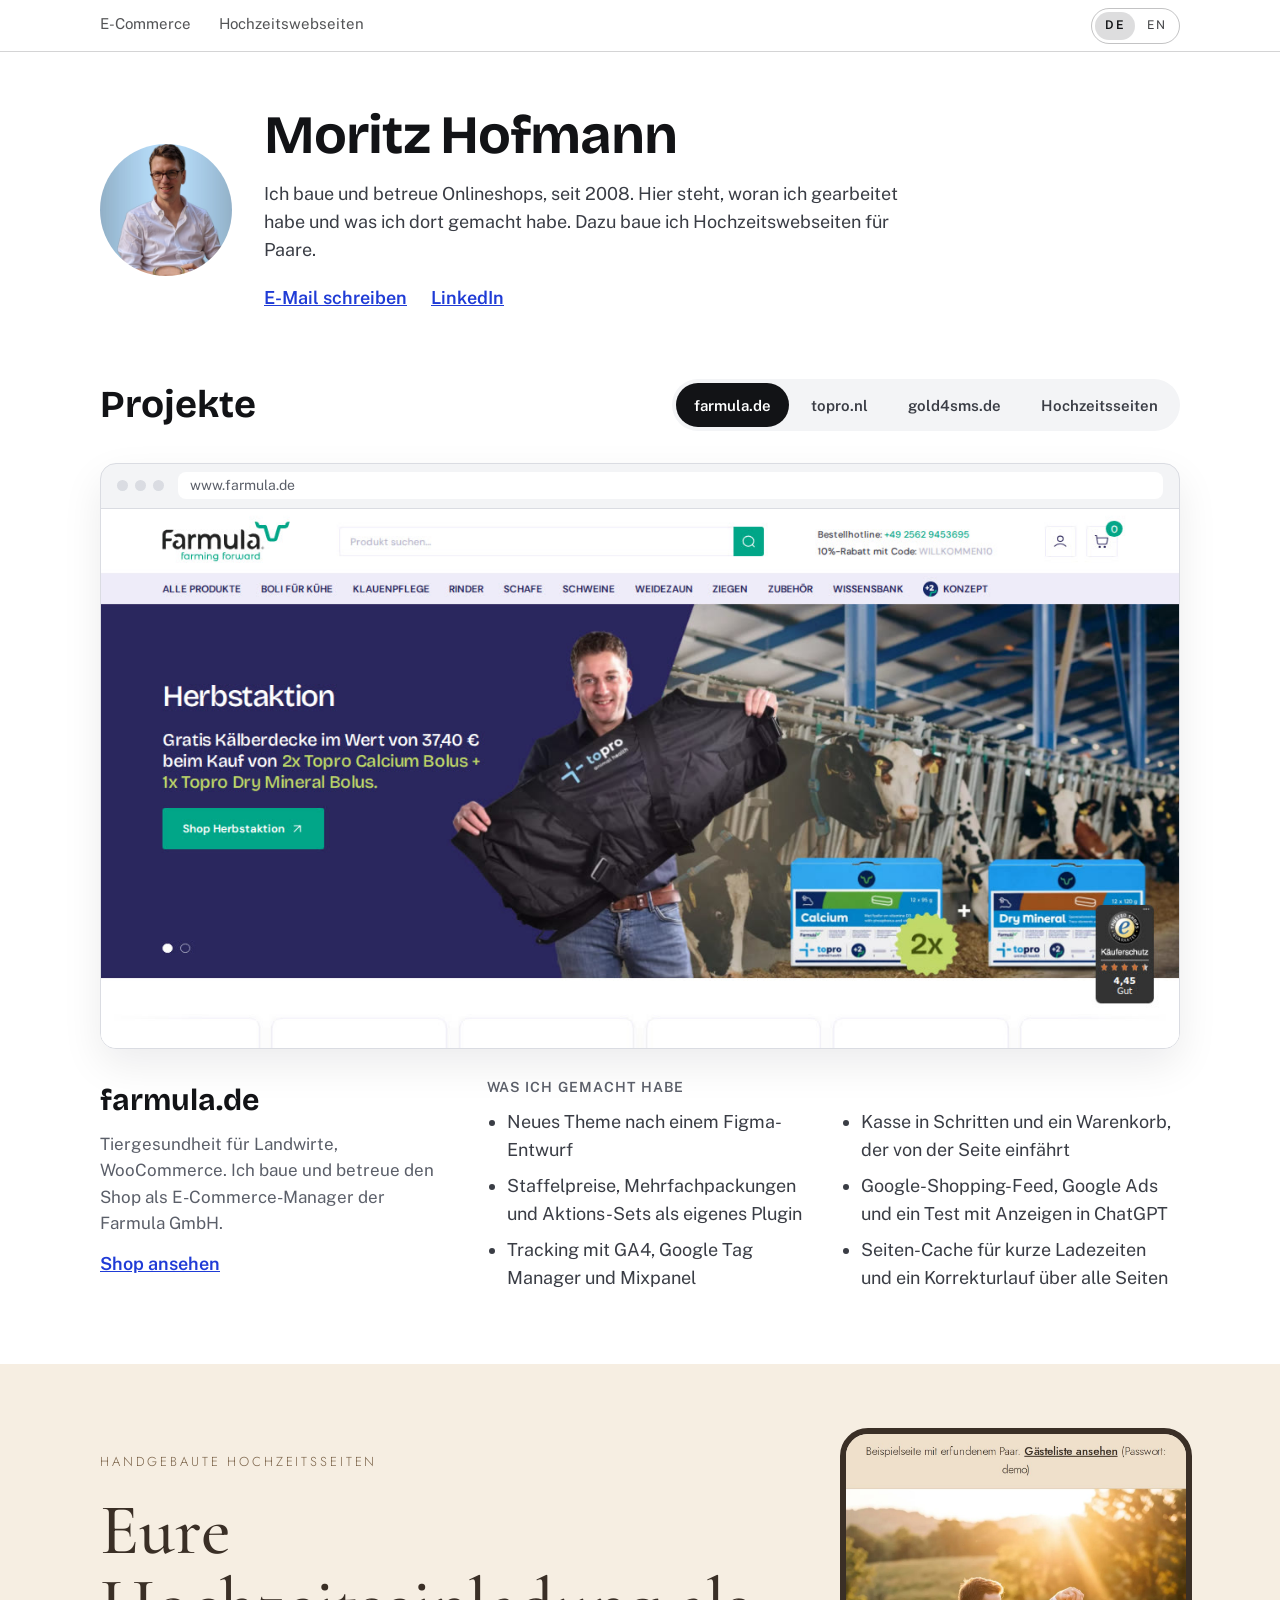
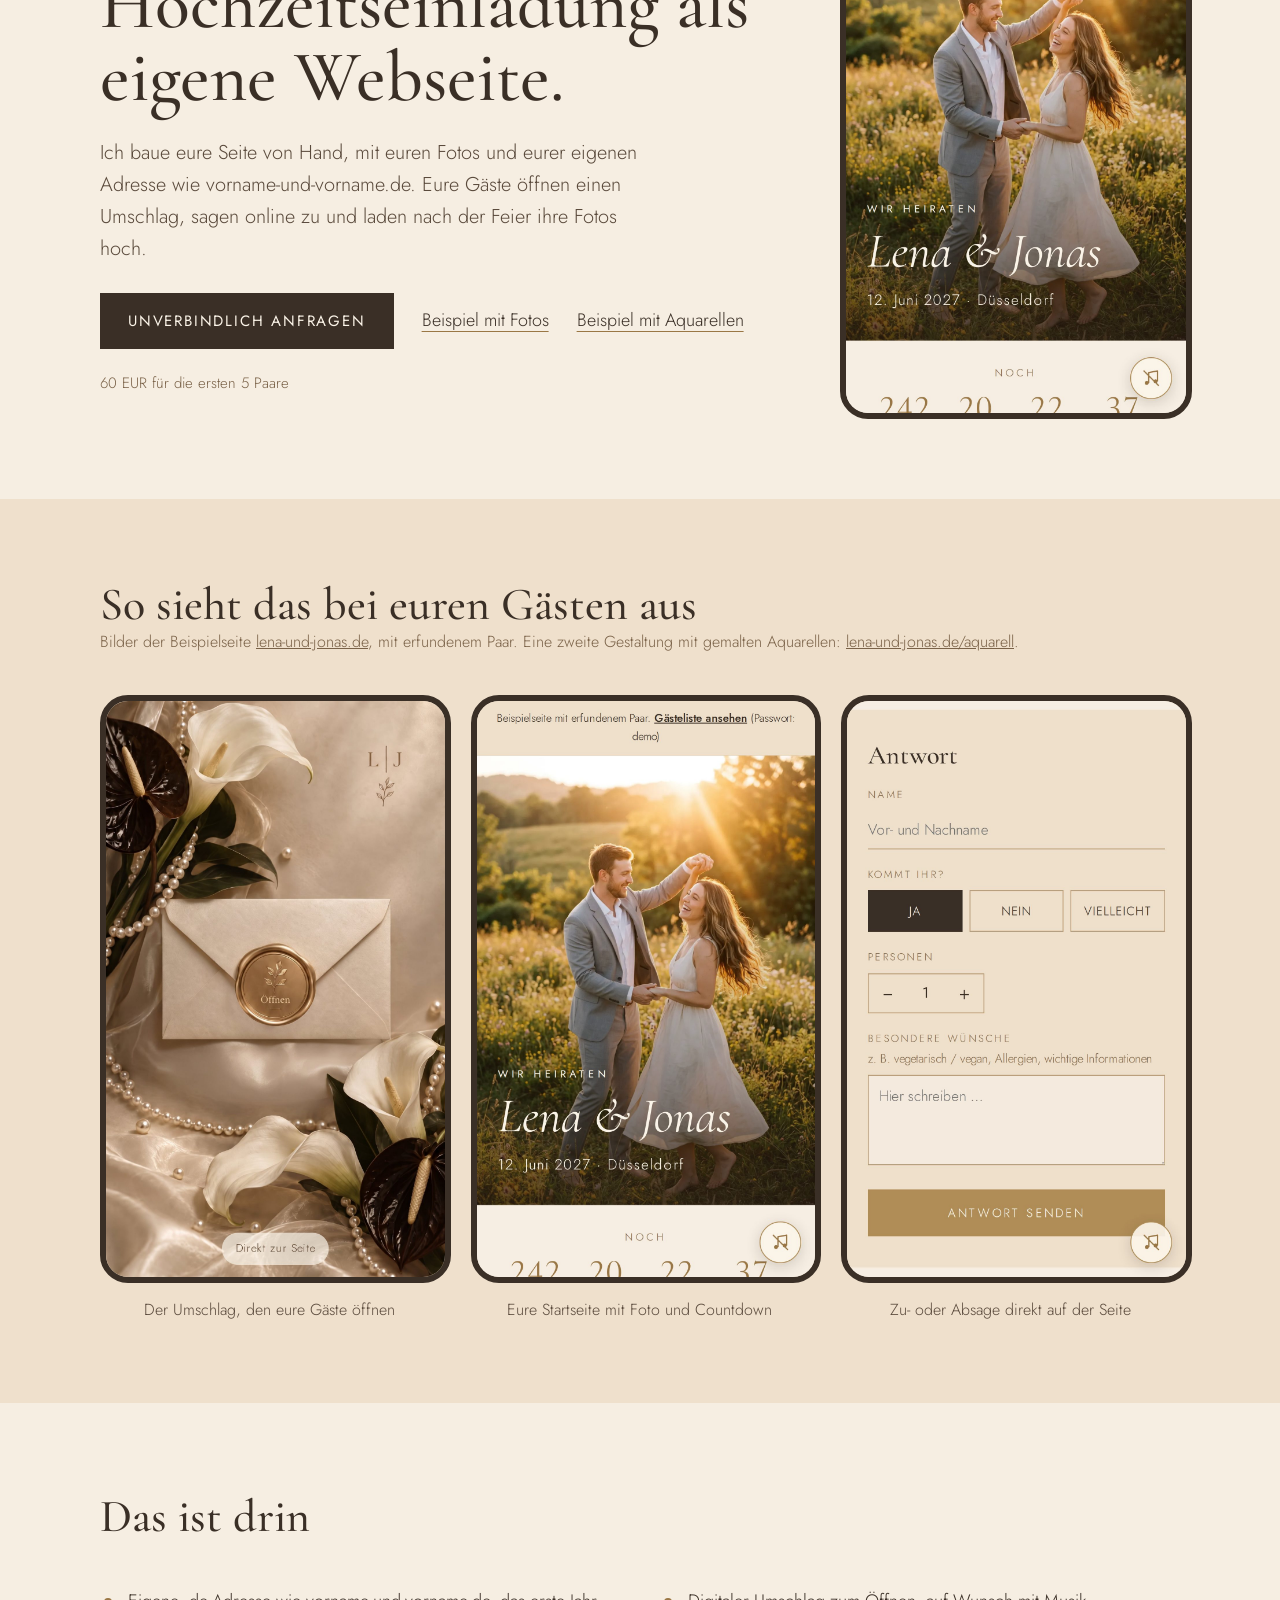
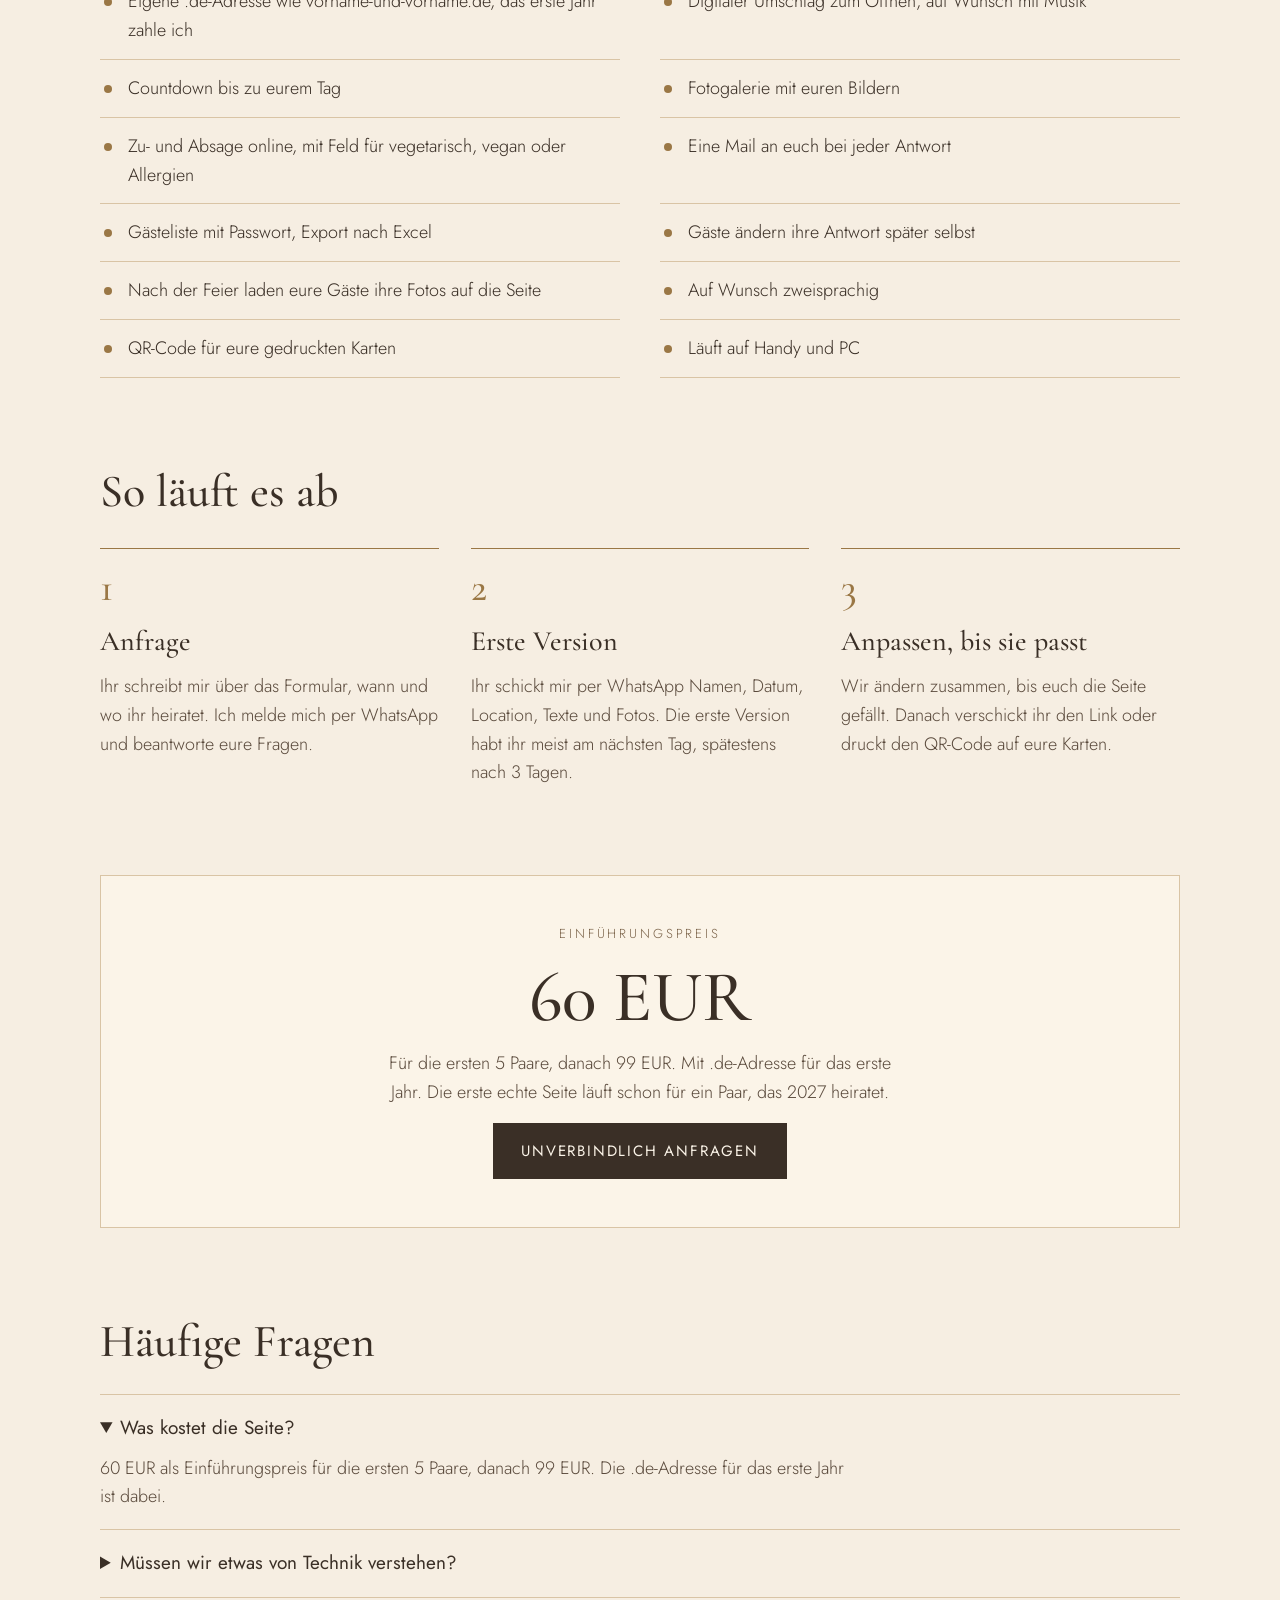
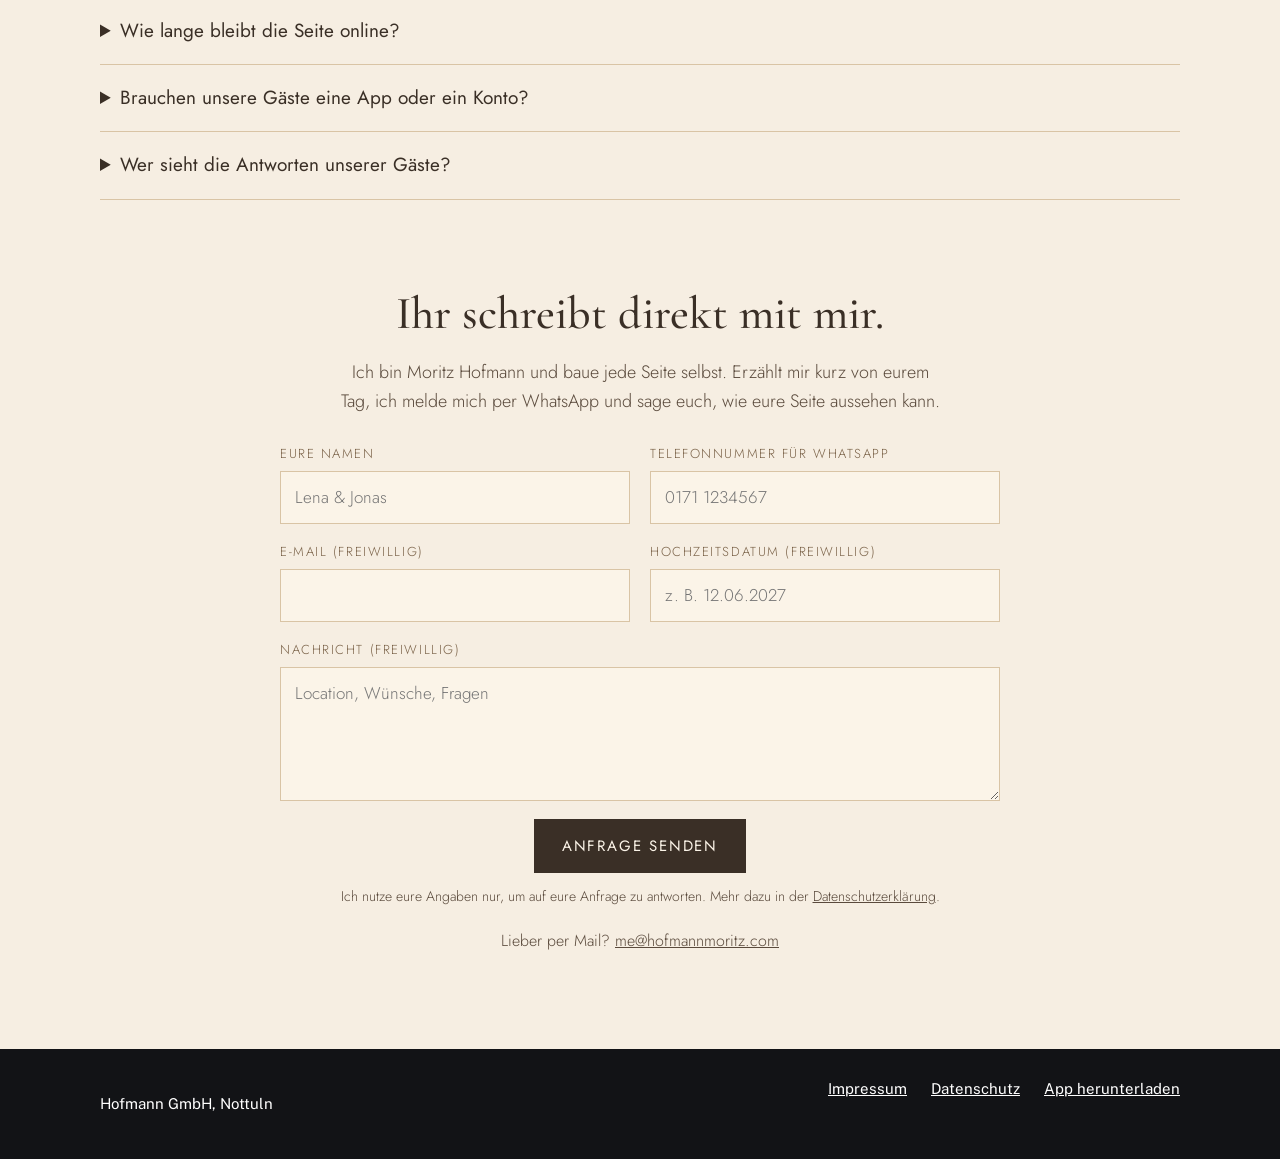
==== commit e0e0843e: "Projects as tabs with the screenshot in a browser frame and the details below (DE + EN), 2 x 2 tabs " ====
--- a/index.html
+++ b/index.html
@@ -38,54 +38,82 @@
 <p class="pf-kontakt"><a data-mail data-mail-label>E-Mail schreiben</a><a href="https://www.linkedin.com/in/moritzhofmann/" target="_blank" rel="noopener">LinkedIn</a></p>
 </div>
 </header>
-<section class="pf-wrap pf-projekte" id="projekte" aria-labelledby="projekte-titel">
-<div data-karussell aria-roledescription="carousel" aria-label="Projekte">
+<section class="pf-wrap pf-projekte" id="projekte" aria-labelledby="projekte-titel" data-reiter>
 <div class="pf-kopf">
 <h2 id="projekte-titel">Projekte</h2>
-<div class="pf-pfeile">
-<button type="button" class="pf-zurueck" aria-label="Vorheriges Projekt">←</button>
-<button type="button" class="pf-weiter" aria-label="Nächstes Projekt">→</button>
-</div>
-</div>
-<div class="pf-spur" tabindex="0">
-<article class="pf-projekt" aria-roledescription="slide" aria-label="Projekt 1 / 4">
-<figure class="pf-bild"><img src="assets/farmula.jpg" alt="Startseite von farmula.de mit der Herbstaktion für Kälberdecken" width="1280" height="640"></figure>
-<div>
+<div class="pf-reiter" role="tablist" aria-labelledby="projekte-titel"><button type="button" role="tab" id="reiter-0" aria-controls="projekt-0" aria-selected="true">farmula.de</button><button type="button" role="tab" id="reiter-1" aria-controls="projekt-1" aria-selected="false" tabindex="-1">topro.nl</button><button type="button" role="tab" id="reiter-2" aria-controls="projekt-2" aria-selected="false" tabindex="-1">gold4sms.de</button><button type="button" role="tab" id="reiter-3" aria-controls="projekt-3" aria-selected="false" tabindex="-1">Hochzeitsseiten</button></div>
+</div>
+<div class="pf-projekt" role="tabpanel" id="projekt-0" aria-labelledby="reiter-0">
+<div class="pf-browser">
+<div class="pf-leiste" aria-hidden="true"><span></span><span></span><span></span></div>
+<p class="pf-adresse">www.farmula.de</p>
+<img src="assets/farmula.jpg" alt="Startseite von farmula.de mit der Herbstaktion für Kälberdecken" width="1280" height="640">
+</div>
+<div class="pf-info">
+<div class="pf-was">
 <h3>farmula.de</h3>
 <p class="pf-art">Tiergesundheit für Landwirte, WooCommerce. Ich baue und betreue den Shop als E-Commerce-Manager der Farmula GmbH.</p>
+<p class="pf-links"><a href="https://www.farmula.de" target="_blank" rel="noopener">Shop ansehen</a></p>
+</div>
+<div class="pf-gemacht">
+<p class="pf-label">Was ich gemacht habe</p>
 <ul><li>Neues Theme nach einem Figma-Entwurf</li><li>Kasse in Schritten und ein Warenkorb, der von der Seite einfährt</li><li>Staffelpreise, Mehrfachpackungen und Aktions-Sets als eigenes Plugin</li><li>Google-Shopping-Feed, Google Ads und ein Test mit Anzeigen in ChatGPT</li><li>Tracking mit GA4, Google Tag Manager und Mixpanel</li><li>Seiten-Cache für kurze Ladezeiten und ein Korrekturlauf über alle Seiten</li></ul>
-<p class="pf-links"><a href="https://www.farmula.de" target="_blank" rel="noopener">farmula.de ansehen</a></p>
-</div>
-</article>
-<article class="pf-projekt" aria-roledescription="slide" aria-label="Projekt 2 / 4">
-<figure class="pf-bild"><img src="assets/topro.jpg" alt="Startseite von topro.nl mit der Herbstaktion" width="1280" height="640" loading="lazy"></figure>
-<div>
+</div>
+</div>
+</div>
+<div class="pf-projekt" role="tabpanel" id="projekt-1" aria-labelledby="reiter-1">
+<div class="pf-browser">
+<div class="pf-leiste" aria-hidden="true"><span></span><span></span><span></span></div>
+<p class="pf-adresse">www.topro.nl</p>
+<img src="assets/topro.jpg" alt="Startseite von topro.nl mit der Herbstaktion" width="1280" height="640" loading="lazy">
+</div>
+<div class="pf-info">
+<div class="pf-was">
 <h3>topro.nl</h3>
 <p class="pf-art">Der niederländische Shop der Farmula B.V., WooCommerce.</p>
+<p class="pf-links"><a href="https://www.topro.nl" target="_blank" rel="noopener">Shop ansehen</a></p>
+</div>
+<div class="pf-gemacht">
+<p class="pf-label">Was ich gemacht habe</p>
 <ul><li>Neu gestaltet, live seit Oktober 2026</li><li>Umzug auf einen eigenen Server</li><li>Neue Produkte und Unterkategorien, ohne dass sich Produkt-Adressen ändern (die QR-Codes in den Broschüren funktionieren weiter)</li><li>Preise ohne Mehrwertsteuer für Geschäftskunden</li><li>GA4 mit Kauf-Tracking vom Server und Spamschutz im Kontaktformular</li></ul>
-<p class="pf-links"><a href="https://www.topro.nl" target="_blank" rel="noopener">topro.nl ansehen</a></p>
-</div>
-</article>
-<article class="pf-projekt" aria-roledescription="slide" aria-label="Projekt 3 / 4">
-<figure class="pf-bild"><img src="assets/gold4sms-2016.jpg" alt="Startseite von gold4sms.de im Mai 2016" width="1280" height="800" loading="lazy"><figcaption>gold4sms.de im Mai 2016, Design von 2011</figcaption></figure>
-<div>
+</div>
+</div>
+</div>
+<div class="pf-projekt" role="tabpanel" id="projekt-2" aria-labelledby="reiter-2">
+<div class="pf-browser">
+<div class="pf-leiste" aria-hidden="true"><span></span><span></span><span></span></div>
+<p class="pf-adresse">www.gold4sms.de <span class="pf-adresse-zusatz">· Mai 2016, Design von 2011</span></p>
+<img src="assets/gold4sms-2016.jpg" alt="Startseite von gold4sms.de im Mai 2016" width="1280" height="800" loading="lazy">
+</div>
+<div class="pf-info">
+<div class="pf-was">
 <h3>gold4sms.de</h3>
 <p class="pf-art">Mein eigener Shop für Gamecards und Gutscheincodes, 2008 bis 2018.</p>
+
+</div>
+<div class="pf-gemacht">
+<p class="pf-label">Was ich gemacht habe</p>
 <ul><li>Aufgebaut und zehn Jahre selbst betrieben</li><li>Über 80.000 Kunden</li><li>1,2 Mio. Euro Jahresumsatz</li><li>2018 verkauft</li></ul>
-
-</div>
-</article>
-<article class="pf-projekt" aria-roledescription="slide" aria-label="Projekt 4 / 4">
-<figure class="pf-bild"><img src="assets/hochzeitsseite.jpg" alt="Der Umschlag der Beispielseite lena-und-jonas.de mit Wachssiegel, Calla und Perlen" width="1280" height="640" loading="lazy"><figcaption>Die Beispielseite lena-und-jonas.de, mit erfundenem Paar</figcaption></figure>
-<div>
+</div>
+</div>
+</div>
+<div class="pf-projekt" role="tabpanel" id="projekt-3" aria-labelledby="reiter-3">
+<div class="pf-browser">
+<div class="pf-leiste" aria-hidden="true"><span></span><span></span><span></span></div>
+<p class="pf-adresse">lena-und-jonas.de <span class="pf-adresse-zusatz">· Beispielseite mit erfundenem Paar</span></p>
+<img src="assets/hochzeitsseite.jpg" alt="Der Umschlag der Beispielseite lena-und-jonas.de mit Wachssiegel, Calla und Perlen" width="1280" height="640" loading="lazy">
+</div>
+<div class="pf-info">
+<div class="pf-was">
 <h3>Hochzeitswebseiten</h3>
 <p class="pf-art">Einladungsseiten für Paare, von Hand gebaut, mit eigener .de-Adresse.</p>
+<p class="pf-links"><a href="https://lena-und-jonas.de" target="_blank" rel="noopener">Beispiel ansehen</a><a href="#hochzeit">Angebot weiter unten</a></p>
+</div>
+<div class="pf-gemacht">
+<p class="pf-label">Was ich gemacht habe</p>
 <ul><li>Digitaler Umschlag, Zu- und Absage online, Gästeliste mit Export</li><li>Nach der Feier laden die Gäste ihre Fotos hoch</li><li>Zwei Gestaltungen: mit Fotos oder mit gemalten Aquarellen</li><li>Die ersten Seiten laufen für echte Paare</li></ul>
-<p class="pf-links"><a href="https://lena-und-jonas.de" target="_blank" rel="noopener">Beispiel ansehen</a><a href="#hochzeit">Angebot weiter unten</a></p>
-</div>
-</article>
-</div>
-<div class="pf-punkte"><button type="button" aria-label="Projekt 1"></button><button type="button" aria-label="Projekt 2"></button><button type="button" aria-label="Projekt 3"></button><button type="button" aria-label="Projekt 4"></button></div>
+</div>
+</div>
 </div>
 </section>
 </div>
--- a/assets/site.css
+++ b/assets/site.css
@@ -101,118 +101,151 @@
   font-weight: 600;
 }
 
-/* Projects carousel */
+/* Projects: tabs on top, the screenshot in a browser frame, the info below.
+   Without the script all projects show one below the other. */
 .pf-projekte {
   padding-top: 24px;
   padding-bottom: 72px;
 }
 .pf-kopf {
   display: flex;
-  align-items: end;
+  flex-wrap: wrap;
+  align-items: center;
   justify-content: space-between;
-  gap: 16px;
-  margin-bottom: 24px;
+  gap: 16px 24px;
+  margin-bottom: 28px;
 }
 .pf-kopf h2 {
   font-size: clamp(28px, 4vw, 38px);
 }
-.pf-pfeile {
-  display: flex;
-  gap: 8px;
-}
-.pf-pfeile button {
-  width: 44px;
-  height: 44px;
-  border-radius: 50%;
-  border: 2px solid var(--pf-ink);
-  background: var(--pf-ground);
+.pf-reiter {
+  display: flex;
+  gap: 4px;
+  padding: 4px;
+  border-radius: 999px;
+  background: var(--pf-grey);
+  max-width: 100%;
+  overflow-x: auto;
+  scrollbar-width: none;
+}
+.pf-reiter::-webkit-scrollbar {
+  display: none;
+}
+.pf-reiter button {
+  flex: none;
+  min-height: 44px;
+  padding: 0 18px;
+  border: 0;
+  border-radius: 999px;
+  background: transparent;
+  color: var(--pf-body);
+  font: inherit;
+  font-size: 15px;
+  font-weight: 600;
+  cursor: pointer;
+}
+.pf-reiter button:hover {
   color: var(--pf-ink);
-  font-size: 20px;
-  line-height: 1;
-  cursor: pointer;
-}
-.pf-pfeile button:hover:not(:disabled) {
+}
+.pf-reiter button[aria-selected="true"] {
   background: var(--pf-ink);
   color: var(--pf-on-ink);
 }
-.pf-pfeile button:disabled {
-  opacity: 0.3;
-  cursor: default;
-}
-.pf-spur {
-  display: flex;
-  gap: 24px;
-  overflow-x: auto;
-  scroll-snap-type: x mandatory;
-  scrollbar-width: none;
-  overscroll-behavior-x: contain;
-}
-.pf-spur::-webkit-scrollbar {
+.pf-reiter button:focus-visible {
+  outline: 2px solid var(--pf-accent);
+  outline-offset: 2px;
+}
+.pf-projekt + .pf-projekt {
+  margin-top: 56px;
+}
+.pf-projekt[hidden] {
   display: none;
 }
-.pf-projekt {
-  flex: 0 0 100%;
-  scroll-snap-align: start;
+.pf-js .pf-projekt + .pf-projekt {
+  margin-top: 0;
+}
+.pf-browser {
+  border: 1px solid var(--pf-line);
+  border-radius: 16px;
+  overflow: hidden;
+  box-shadow: 0 16px 40px rgba(18, 19, 22, 0.08);
   display: grid;
-  grid-template-columns: minmax(0, 1.25fr) minmax(0, 1fr);
-  gap: 32px;
-  align-items: start;
-}
-.pf-bild {
-  margin: 0;
-}
-.pf-bild img {
+  grid-template-columns: auto minmax(0, 1fr);
+  background: var(--pf-grey);
+}
+.pf-leiste {
+  display: flex;
+  align-items: center;
+  gap: 7px;
+  padding: 0 14px 0 16px;
+  height: 44px;
+}
+.pf-leiste span {
+  width: 11px;
+  height: 11px;
+  border-radius: 50%;
+  background: var(--pf-line);
+}
+.pf-root .pf-adresse {
+  align-self: center;
+  margin-right: 16px;
+  padding: 3px 12px;
+  border-radius: 8px;
+  background: var(--pf-ground);
+  color: var(--pf-muted);
+  font-size: 14px;
+  white-space: nowrap;
+  overflow: hidden;
+  text-overflow: ellipsis;
+}
+.pf-browser img {
+  grid-column: 1 / -1;
   width: 100%;
   height: auto;
+  aspect-ratio: 2 / 1;
+  object-fit: cover;
+  object-position: top;
   display: block;
-  border: 1px solid var(--pf-line);
-  border-radius: 12px;
-}
-.pf-bild figcaption {
-  margin-top: 8px;
-  font-size: 14px;
+  border-top: 1px solid var(--pf-line);
+  background: var(--pf-ground);
+}
+.pf-info {
+  display: grid;
+  grid-template-columns: minmax(0, 1fr) minmax(0, 2fr);
+  gap: 40px;
+  margin-top: 28px;
+}
+.pf-info h3 {
+  font-size: 30px;
+}
+.pf-art {
+  margin-top: 8px !important;
   color: var(--pf-muted);
-}
-.pf-projekt h3 {
-  font-size: 30px;
-}
-.pf-art {
-  margin-top: 6px !important;
-  color: var(--pf-muted);
-  font-size: 16px;
-}
-.pf-projekt ul {
-  margin: 18px 0 0;
-  padding-left: 20px;
-  color: var(--pf-body);
-}
-.pf-projekt li + li {
-  margin-top: 6px;
+  font-size: 17px;
 }
 .pf-links {
-  margin-top: 20px !important;
+  margin-top: 14px !important;
   display: flex;
   flex-wrap: wrap;
   gap: 8px 20px;
   font-weight: 600;
 }
-.pf-punkte {
-  display: flex;
-  justify-content: center;
-  gap: 10px;
-  margin-top: 28px;
-}
-.pf-punkte button {
-  width: 10px;
-  height: 10px;
-  padding: 0;
-  border: 0;
-  border-radius: 50%;
-  background: var(--pf-line);
-  cursor: pointer;
-}
-.pf-punkte button[aria-current="true"] {
-  background: var(--pf-ink);
+.pf-label {
+  font-size: 14px;
+  font-weight: 600;
+  letter-spacing: 0.08em;
+  text-transform: uppercase;
+  color: var(--pf-muted);
+  margin-bottom: 10px !important;
+}
+.pf-gemacht ul {
+  margin: 0;
+  padding-left: 20px;
+  display: grid;
+  grid-template-columns: repeat(2, minmax(0, 1fr));
+  column-gap: 36px;
+  row-gap: 8px;
+  color: var(--pf-body);
 }
 
 /* Footer and legal pages */
@@ -259,8 +292,11 @@
 }
 
 @media (max-width: 760px) {
-  .pf-projekt {
+  .pf-info,
+  .pf-gemacht ul {
     grid-template-columns: minmax(0, 1fr);
+  }
+  .pf-info {
     gap: 20px;
   }
   .pf-hero {
@@ -283,3 +319,17 @@
 #hochzeit .hz-hero {
   padding-top: 64px;
 }
+
+/* Phones: the four tabs as a 2 x 2 grid, so none is cut off at the edge. */
+@media (max-width: 560px) {
+  .pf-reiter {
+    width: 100%;
+    display: grid;
+    grid-template-columns: repeat(2, minmax(0, 1fr));
+    border-radius: 18px;
+  }
+  .pf-reiter button {
+    border-radius: 14px;
+    padding: 0 10px;
+  }
+}
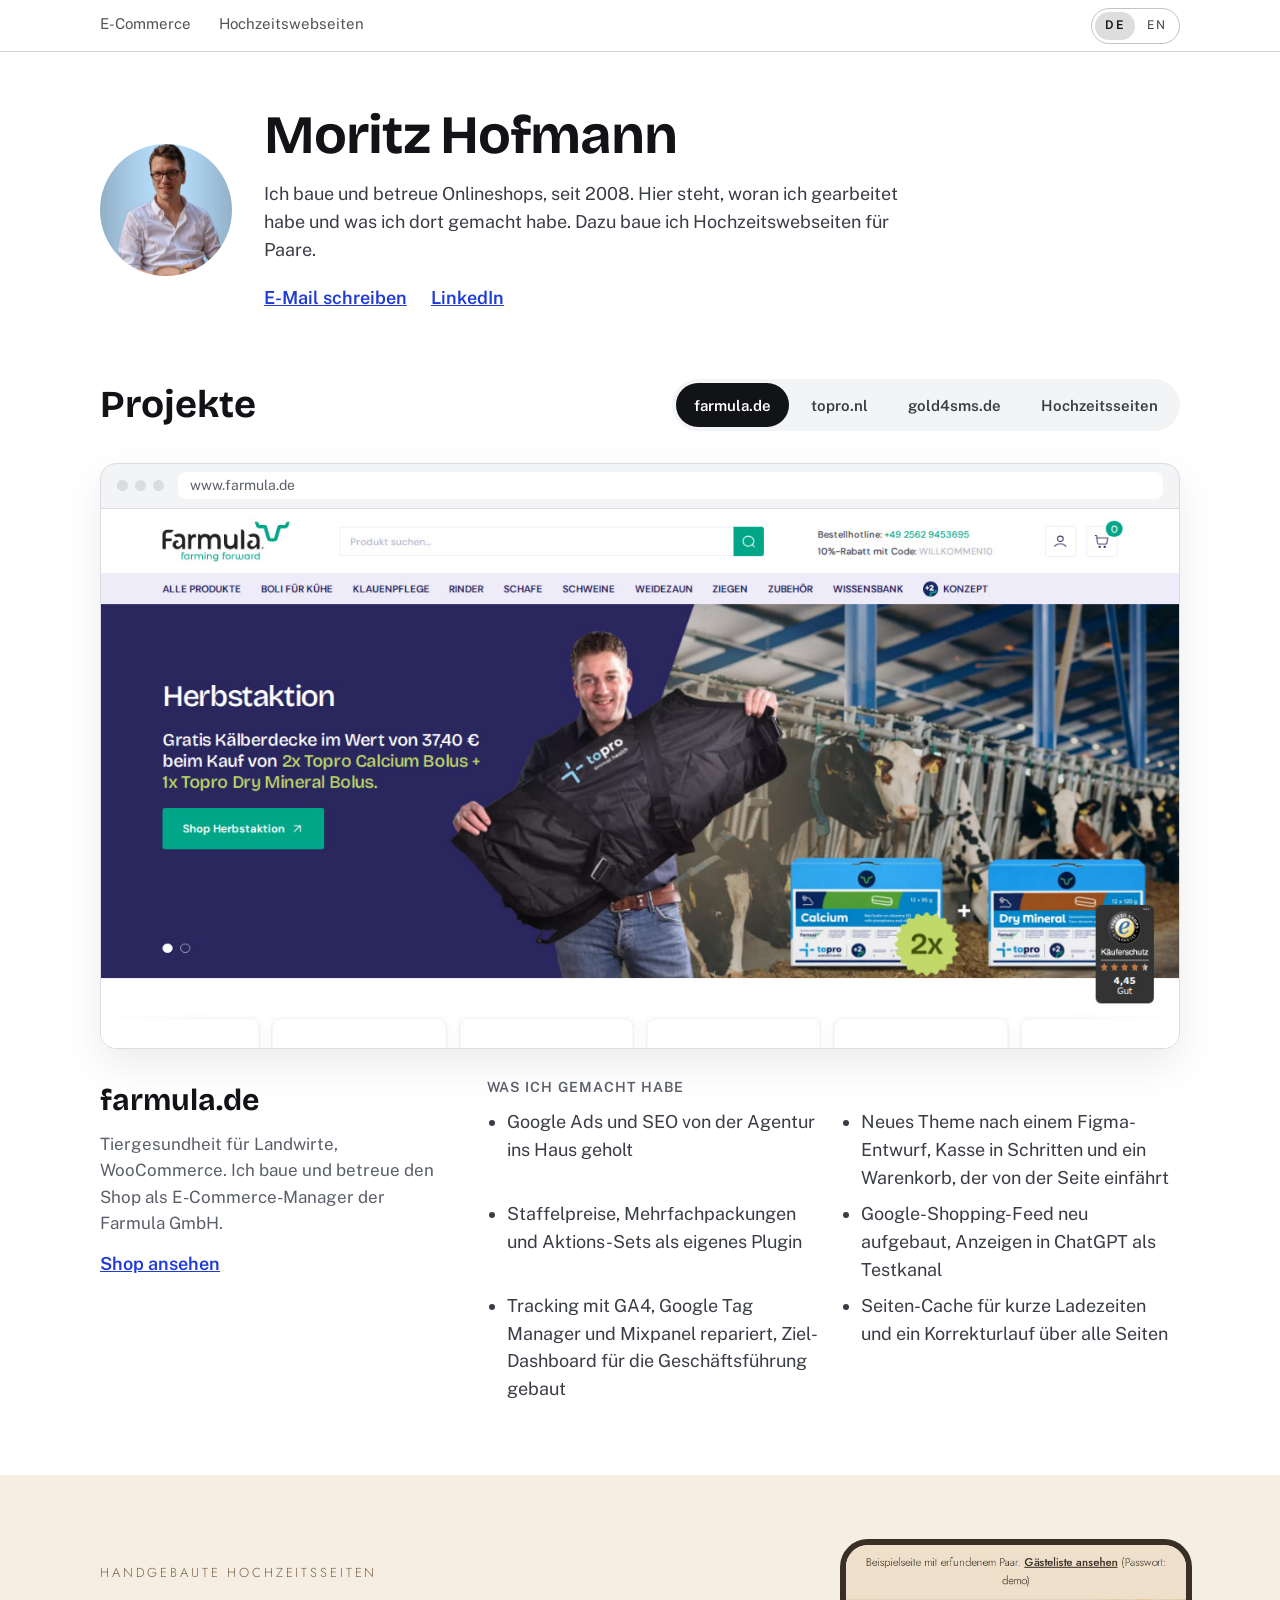
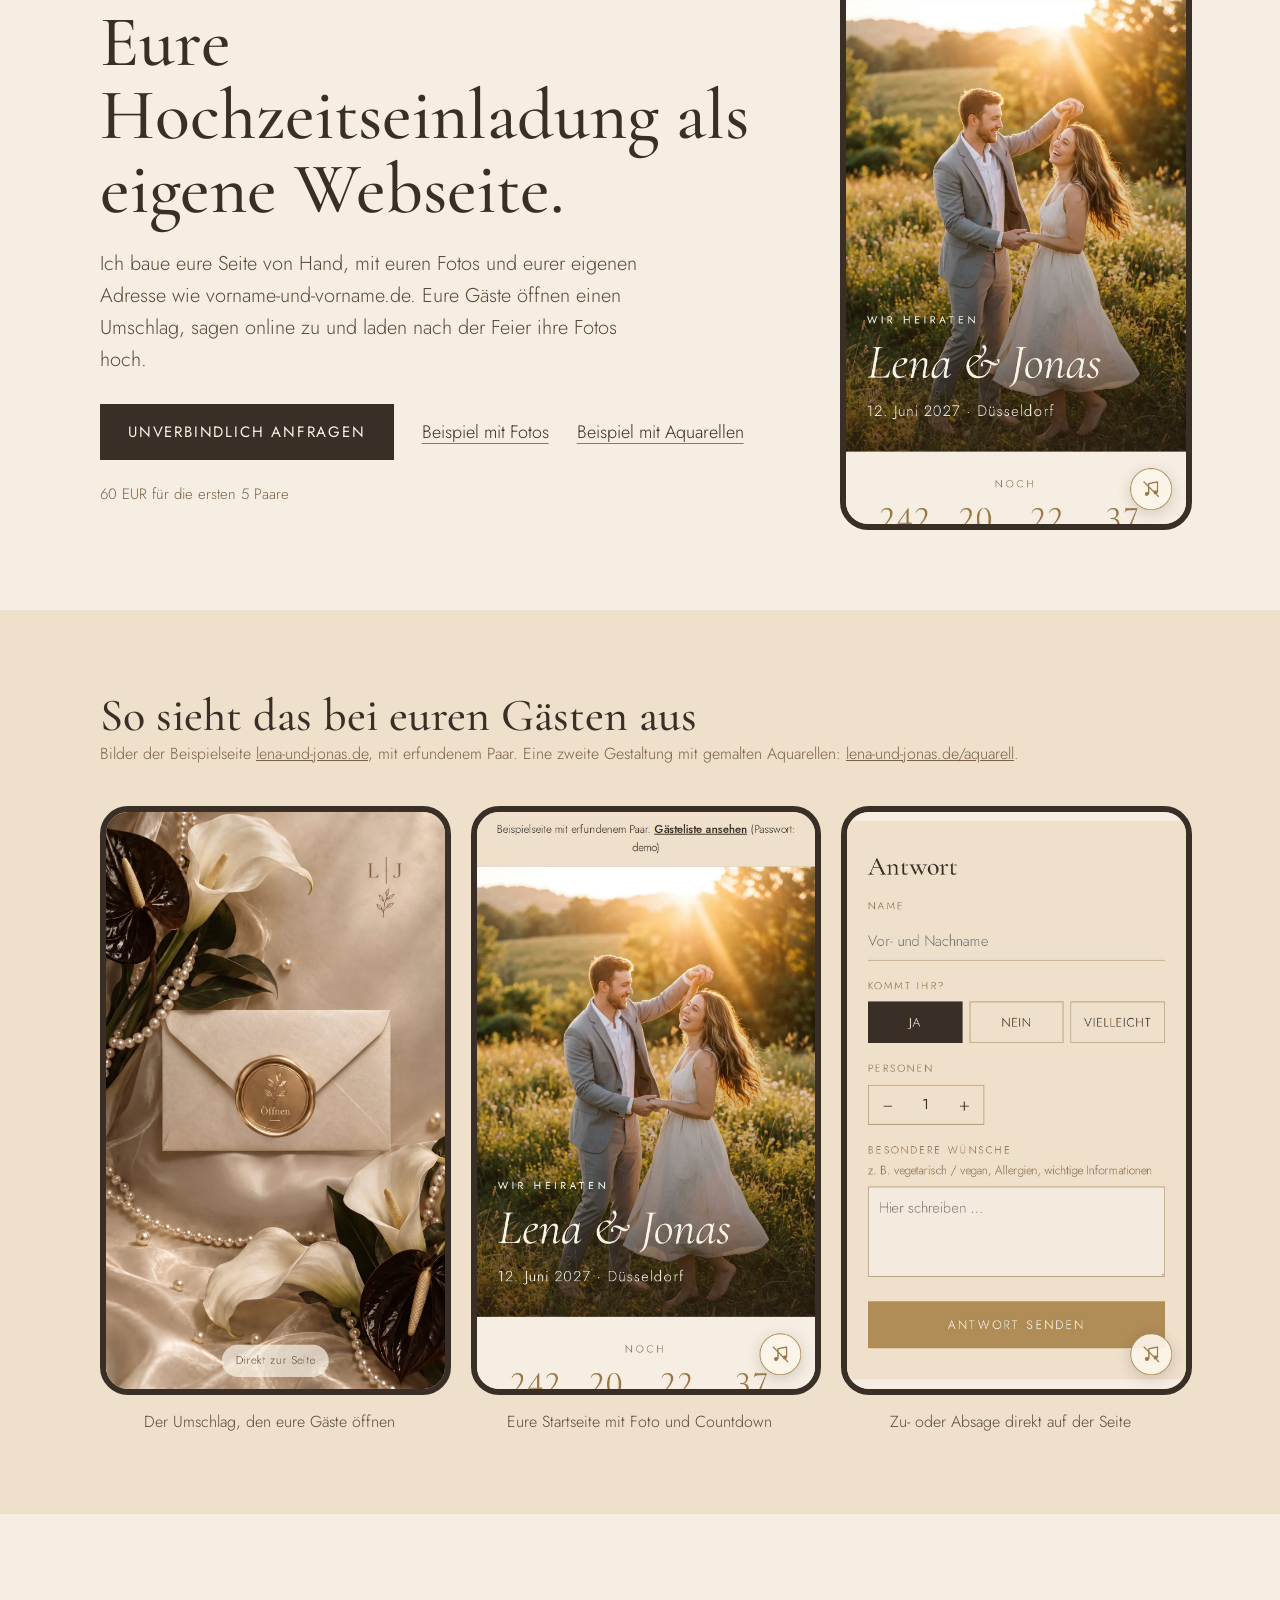
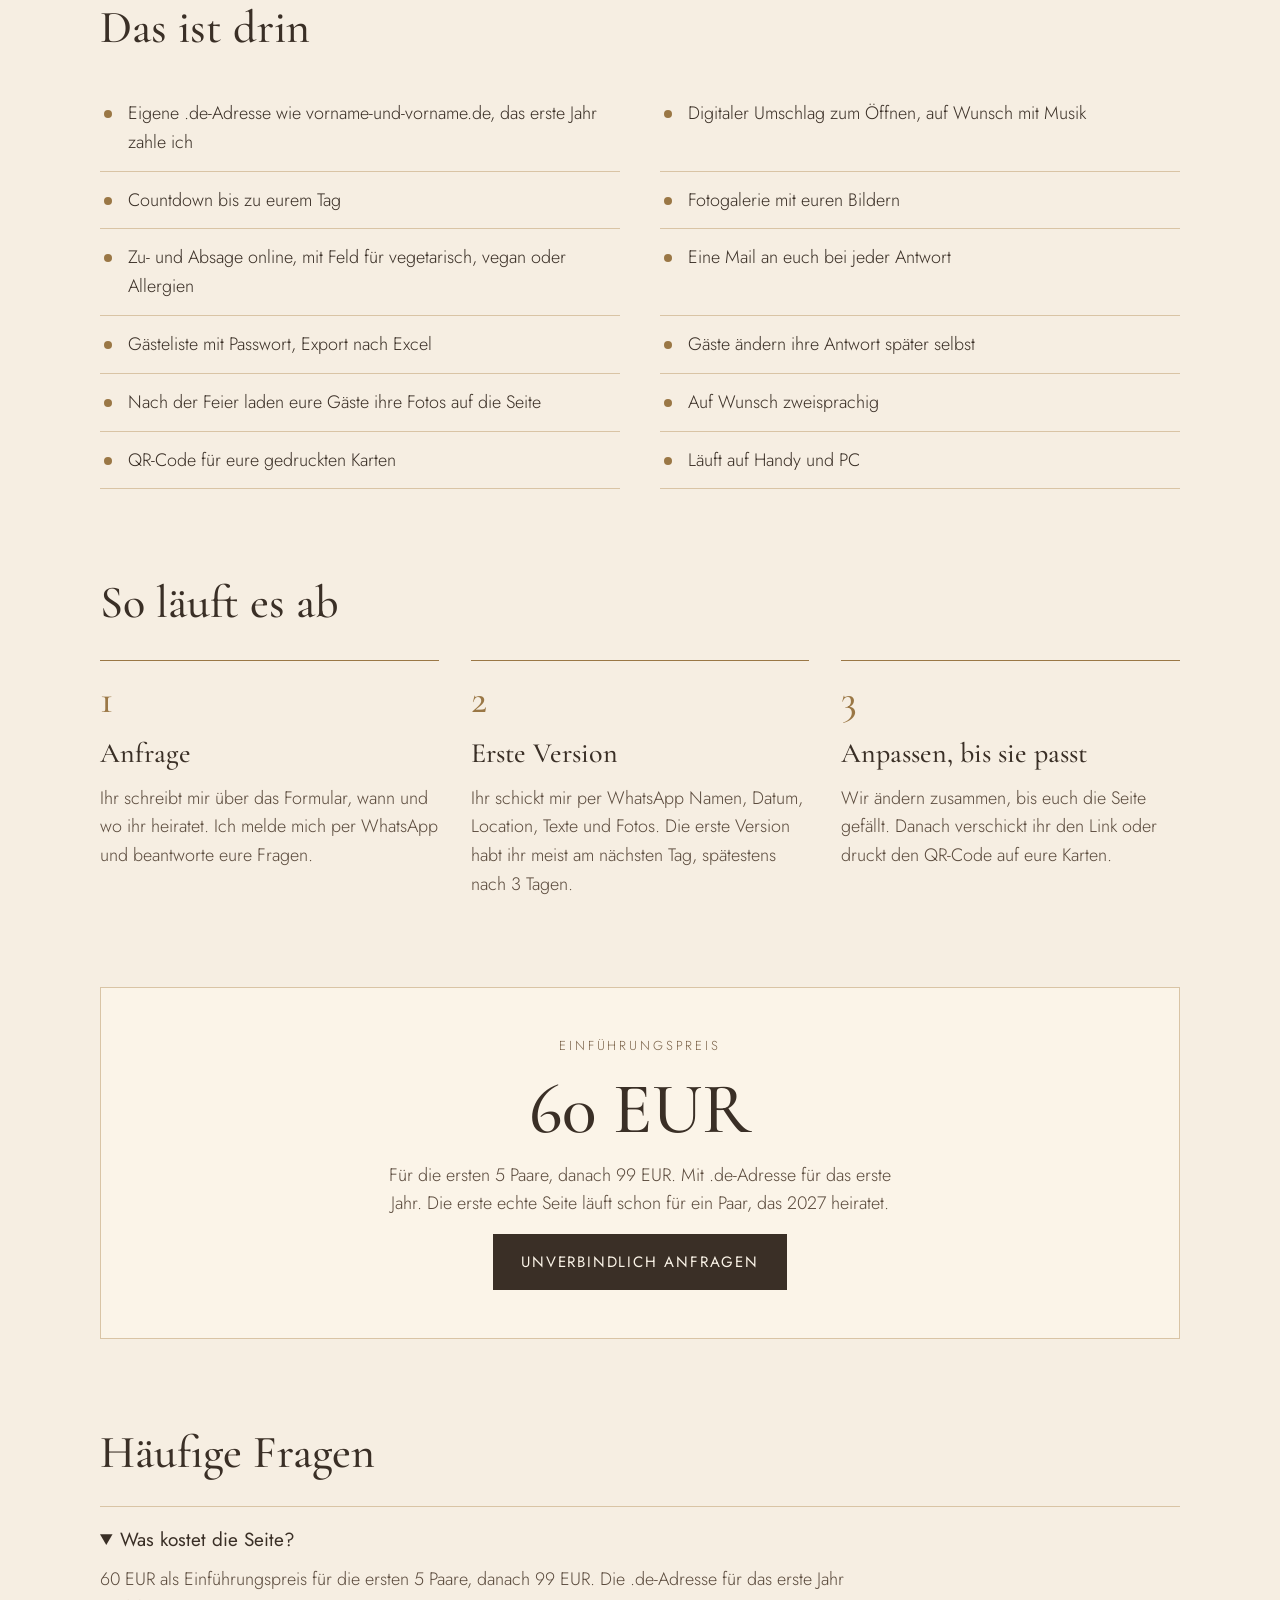
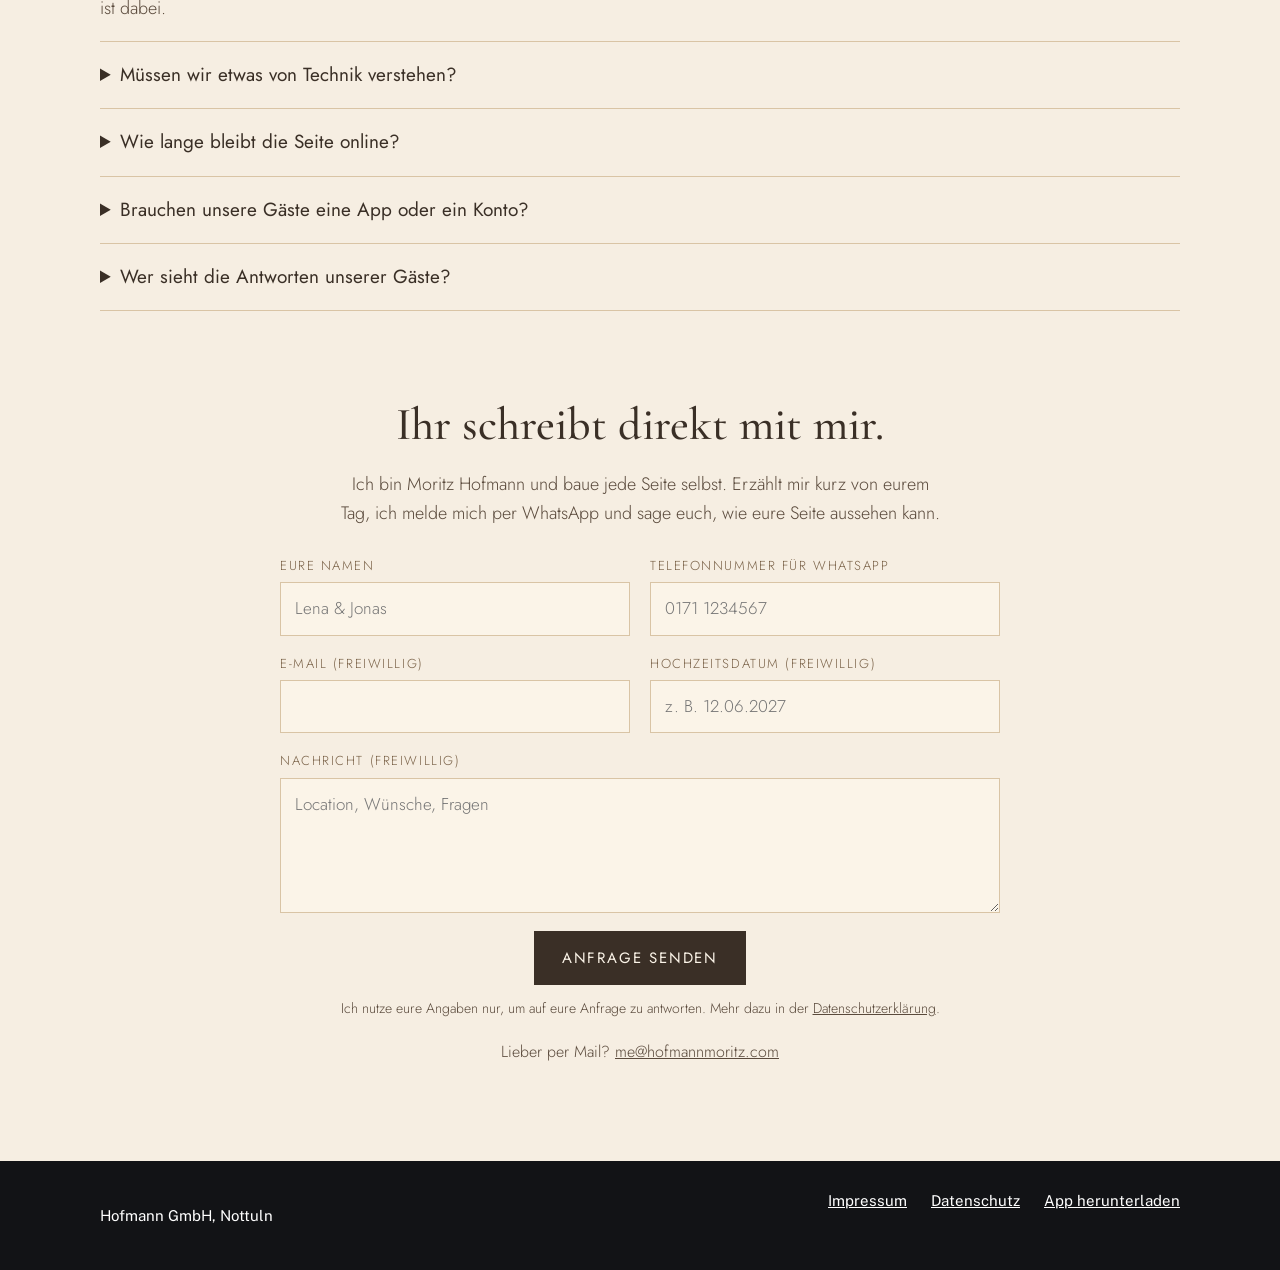
==== commit 56378589: "Projects: gold4sms with revenue, margin and team; farmula and topro with outcomes (agency work in-ho" ====
--- a/index.html
+++ b/index.html
@@ -13,11 +13,11 @@
 <link rel="alternate" hreflang="de" href="https://hofmannmoritz.com/">
 <link rel="alternate" hreflang="en" href="https://hofmannmoritz.com/en/">
 <link rel="icon" href="data:,">
-<link rel="stylesheet" href="assets/fonts.css">
-<link rel="stylesheet" href="assets/tabs.css">
-<link rel="stylesheet" href="assets/hochzeit.css">
-<link rel="stylesheet" href="assets/site.css">
-<script defer src="assets/site.js"></script>
+<link rel="stylesheet" href="assets/fonts.css?v=03dbfd0d54">
+<link rel="stylesheet" href="assets/tabs.css?v=a459a20849">
+<link rel="stylesheet" href="assets/hochzeit.css?v=101f005ae6">
+<link rel="stylesheet" href="assets/site.css?v=f6503a898d">
+<script defer src="assets/site.js?v=6ec9441c06"></script>
 </head>
 <body>
 <nav class="st-tabs pf-nav" aria-label="Bereiche">
@@ -57,7 +57,7 @@
 </div>
 <div class="pf-gemacht">
 <p class="pf-label">Was ich gemacht habe</p>
-<ul><li>Neues Theme nach einem Figma-Entwurf</li><li>Kasse in Schritten und ein Warenkorb, der von der Seite einfährt</li><li>Staffelpreise, Mehrfachpackungen und Aktions-Sets als eigenes Plugin</li><li>Google-Shopping-Feed, Google Ads und ein Test mit Anzeigen in ChatGPT</li><li>Tracking mit GA4, Google Tag Manager und Mixpanel</li><li>Seiten-Cache für kurze Ladezeiten und ein Korrekturlauf über alle Seiten</li></ul>
+<ul><li>Google Ads und SEO von der Agentur ins Haus geholt</li><li>Neues Theme nach einem Figma-Entwurf, Kasse in Schritten und ein Warenkorb, der von der Seite einfährt</li><li>Staffelpreise, Mehrfachpackungen und Aktions-Sets als eigenes Plugin</li><li>Google-Shopping-Feed neu aufgebaut, Anzeigen in ChatGPT als Testkanal</li><li>Tracking mit GA4, Google Tag Manager und Mixpanel repariert, Ziel-Dashboard für die Geschäftsführung gebaut</li><li>Seiten-Cache für kurze Ladezeiten und ein Korrekturlauf über alle Seiten</li></ul>
 </div>
 </div>
 </div>
@@ -75,7 +75,7 @@
 </div>
 <div class="pf-gemacht">
 <p class="pf-label">Was ich gemacht habe</p>
-<ul><li>Neu gestaltet, live seit Oktober 2026</li><li>Umzug auf einen eigenen Server</li><li>Neue Produkte und Unterkategorien, ohne dass sich Produkt-Adressen ändern (die QR-Codes in den Broschüren funktionieren weiter)</li><li>Preise ohne Mehrwertsteuer für Geschäftskunden</li><li>GA4 mit Kauf-Tracking vom Server und Spamschutz im Kontaktformular</li></ul>
+<ul><li>Neu gestaltet, live seit Oktober 2026</li><li>Von der Agentur auf einen eigenen Server umgezogen (September 2026)</li><li>Neue Produkte und Unterkategorien, ohne dass sich Produkt-Adressen ändern (die QR-Codes in den Broschüren funktionieren weiter)</li><li>Preise ohne Mehrwertsteuer für Geschäftskunden</li><li>GA4 mit Kauf-Tracking vom Server und Spamschutz im Kontaktformular</li></ul>
 </div>
 </div>
 </div>
@@ -93,7 +93,7 @@
 </div>
 <div class="pf-gemacht">
 <p class="pf-label">Was ich gemacht habe</p>
-<ul><li>Aufgebaut und zehn Jahre selbst betrieben</li><li>Über 80.000 Kunden</li><li>1,2 Mio. Euro Jahresumsatz</li><li>2018 verkauft</li></ul>
+<ul><li>Von 30.000 € auf 1,2 Mio. € Jahresumsatz, bei rund 20 % Marge</li><li>Rund 80.000 Kunden</li><li>Team von 4 Leuten aufgebaut (Technik, Support, Einkauf)</li><li>Mobile Payment als Zahlungsweg aufgebaut, weniger Kaufabbrüche</li><li>2018 verkauft</li></ul>
 </div>
 </div>
 </div>
